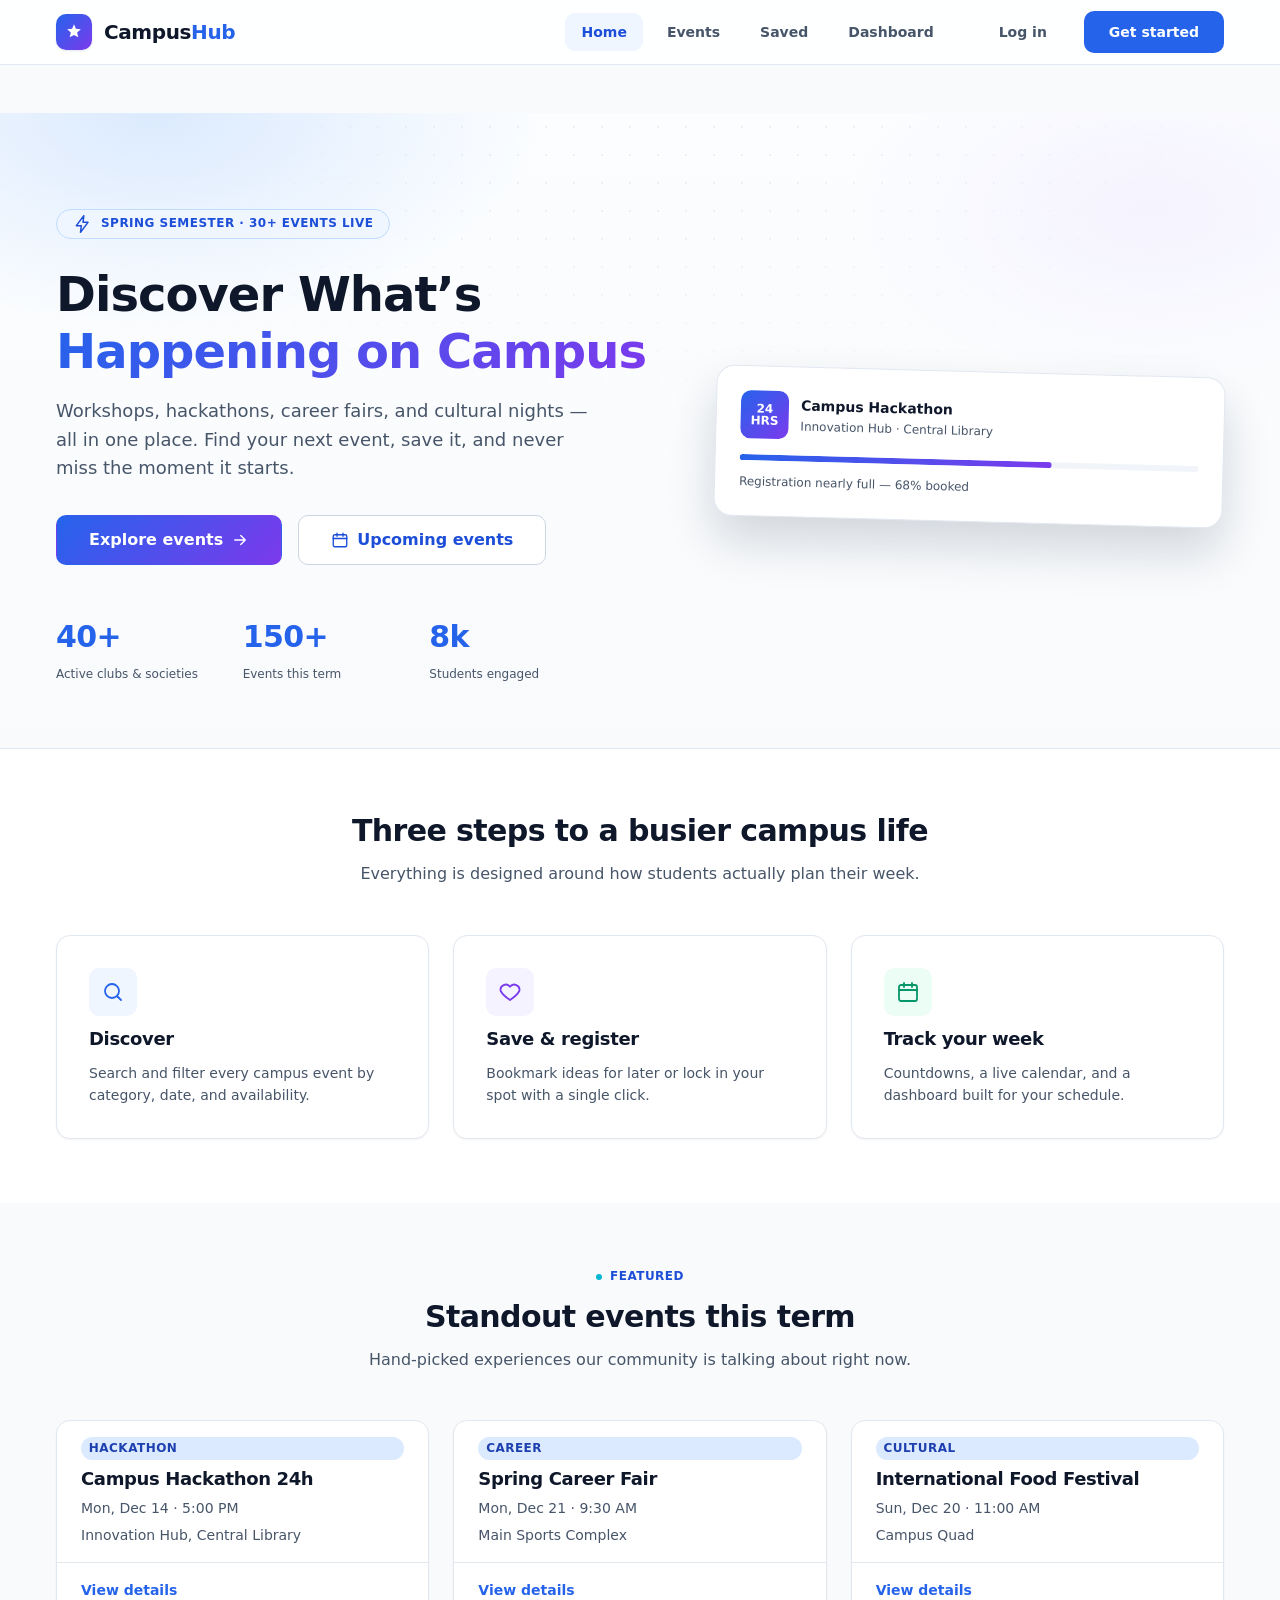
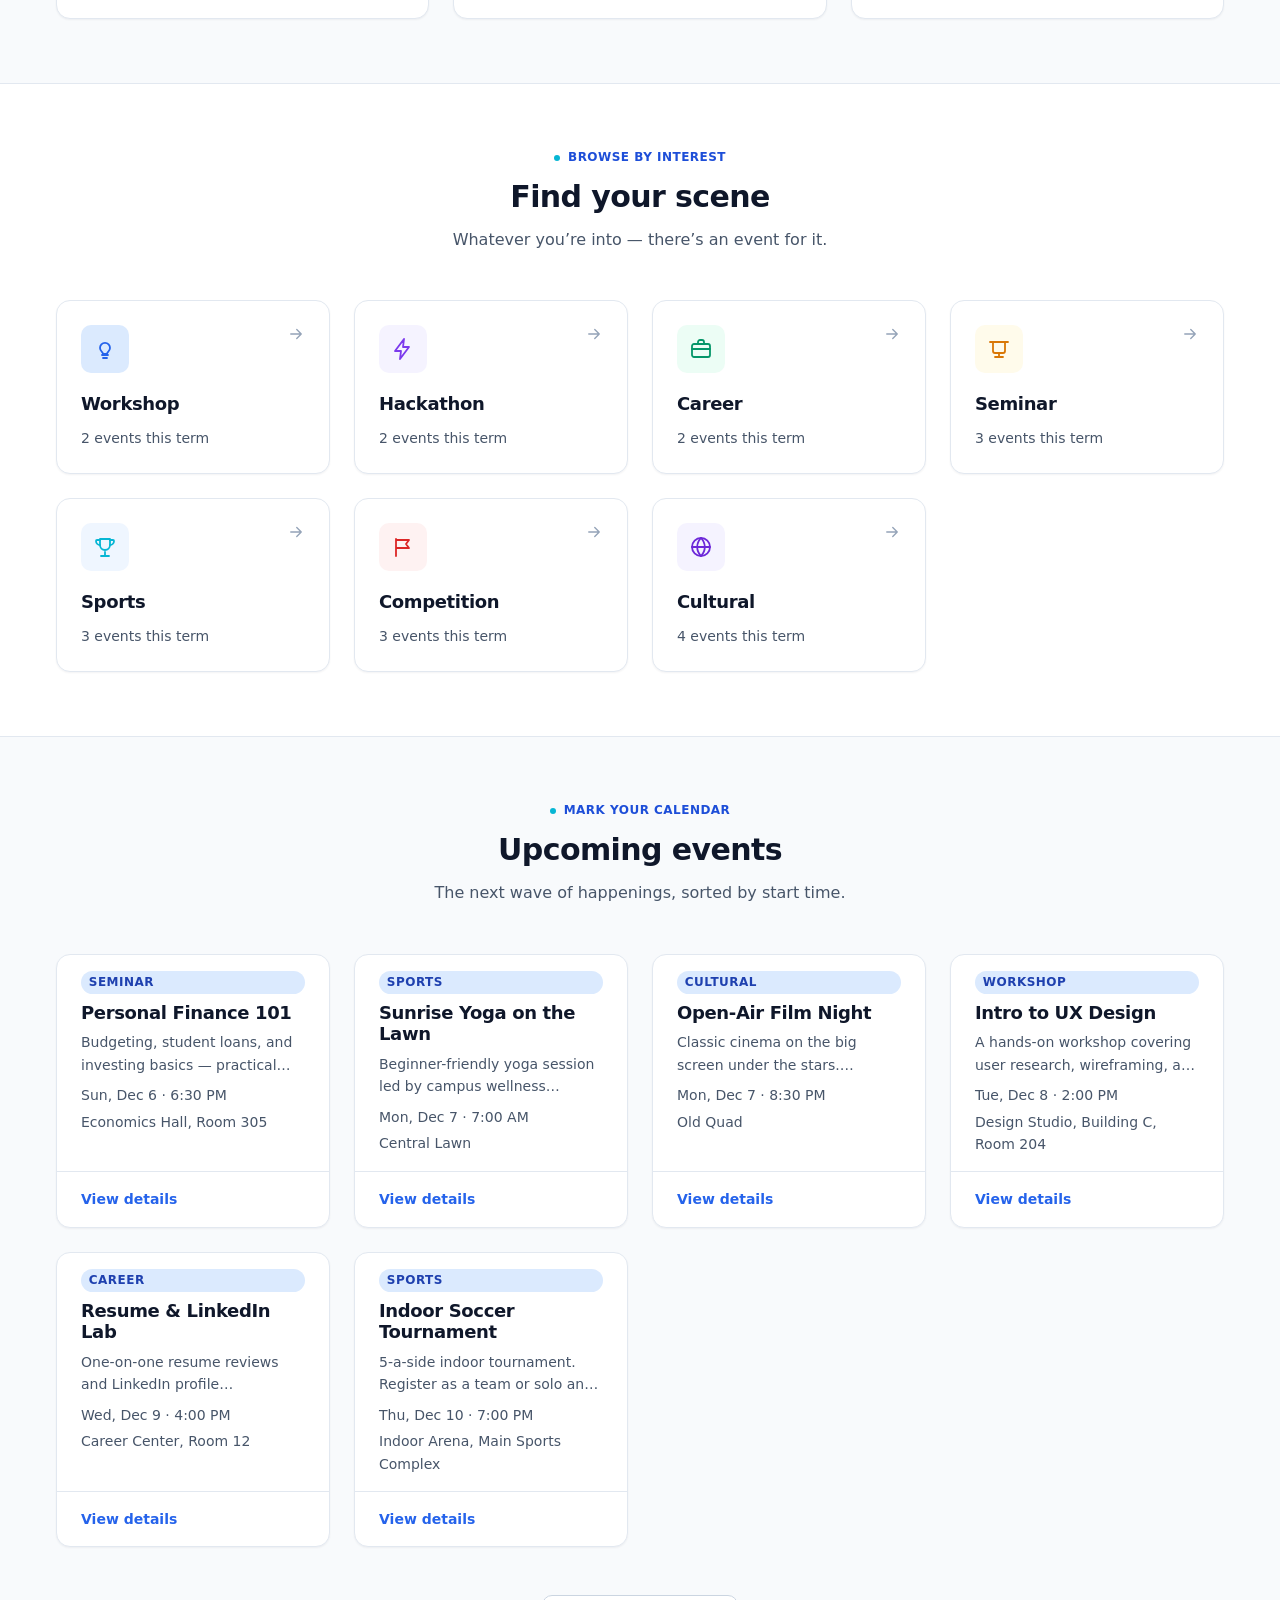
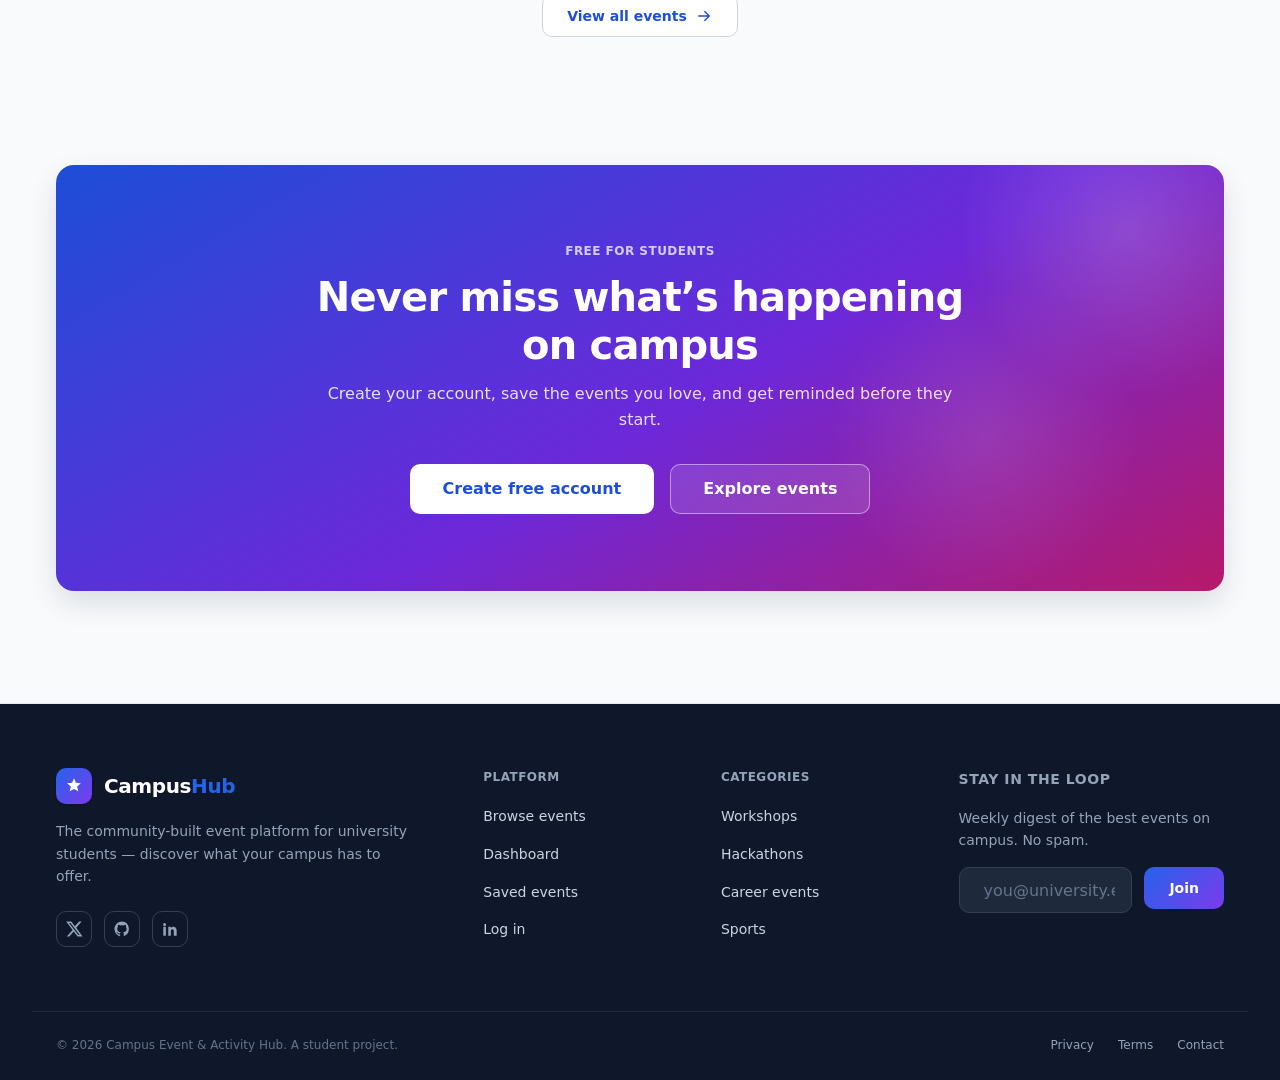
==== html/index.html @ 6b2dff8f "Initial campus event hub project" ====
<!DOCTYPE html>
<html lang="en">
<head>
  <meta charset="UTF-8">
  <meta name="viewport" content="width=device-width, initial-scale=1.0">
  <meta name="description" content="Campus Event & Activity Hub — discover, search, and register for university events.">
  <title>Campus Event &amp; Activity Hub</title>
  <link rel="icon" href="../images/favicon.svg" type="image/svg+xml">
  <link rel="stylesheet" href="../css/variables.css">
  <link rel="stylesheet" href="../css/base.css">
  <link rel="stylesheet" href="../css/components.css">
  <link rel="stylesheet" href="../css/layout-public.css">
</head>
<body>
  <a class="skip-link" href="#main-content">Skip to main content</a>

  <!-- ==================== Public navbar ==================== -->
  <header class="navbar" id="site-header">
    <div class="navbar-inner container">
      <button
        class="icon-btn nav-toggle"
        type="button"
        id="nav-toggle"
        aria-controls="nav-menu"
        aria-expanded="false"
        aria-label="Toggle navigation menu"
      >
        <svg class="icon icon-open" viewBox="0 0 24 24" aria-hidden="true"><path d="M4 6h16M4 12h16M4 18h16"/></svg>
        <svg class="icon icon-close" viewBox="0 0 24 24" aria-hidden="true"><path d="M6 6l12 12M18 6L6 18"/></svg>
      </button>

      <a class="brand" href="#/home" data-route data-page="home">
        <span class="brand-mark">
          <svg viewBox="0 0 24 24" width="20" height="20" aria-hidden="true"><path fill="currentColor" d="M12 2.6l2.3 5.4 5.9.6-4.4 4 1.3 5.7L12 15.5l-5.2 2.8 1.4-5.7-4.4-4 5.9-.6z"/></svg>
        </span>
        <span class="brand-name">Campus<em>Hub</em></span>
      </a>

      <nav class="nav-menu" id="nav-menu" aria-label="Primary">
        <ul class="nav-links">
          <li><a href="#/home" data-route data-page="home">Home</a></li>
          <li><a href="#/events" data-route data-page="events">Events</a></li>
          <li><a href="app.html#/saved">Saved</a></li>
          <li><a href="app.html#/dashboard">Dashboard</a></li>
        </ul>
        <div class="nav-actions" id="nav-actions">
          <a class="btn btn-ghost" href="login.html">Log in</a>
          <a class="btn btn-primary" href="register.html">Get started</a>
        </div>
      </nav>
    </div>
  </header>

  <main id="main-content" class="app-main">

    <!-- ==================== Home view ==================== -->
    <section id="view-home" class="view" data-view="home">
      <div class="hero">
        <div class="hero-bg" aria-hidden="true"></div>
        <div class="container hero-inner">
          <div>
            <p class="hero-eyebrow">
              <svg class="icon" viewBox="0 0 24 24" aria-hidden="true"><path d="M13 2L4 14h6l-1 8 9-12h-6z"/></svg>
              Spring semester · 30+ events live
            </p>
            <h1 class="hero-title">Discover What&rsquo;s <span class="gradient-text">Happening on Campus</span></h1>
            <p class="hero-subtitle">
              Workshops, hackathons, career fairs, and cultural nights — all in one place.
              Find your next event, save it, and never miss the moment it starts.
            </p>
            <div class="hero-actions">
              <a class="btn btn-accent btn-lg" href="#/events">
                Explore events
                <svg class="icon" viewBox="0 0 24 24" aria-hidden="true"><path d="M5 12h14M13 6l6 6-6 6"/></svg>
              </a>
              <a class="btn btn-secondary btn-lg" href="#upcoming" data-scroll-to="upcoming">
                <svg class="icon" viewBox="0 0 24 24" aria-hidden="true"><rect x="3" y="5" width="18" height="16" rx="2"/><path d="M8 3v4M16 3v4M3 10h18"/></svg>
                Upcoming events
              </a>
            </div>
            <dl class="hero-stats">
              <div class="hero-stat"><dt>40+</dt><dd>Active clubs &amp; societies</dd></div>
              <div class="hero-stat"><dt>150+</dt><dd>Events this term</dd></div>
              <div class="hero-stat"><dt>8k</dt><dd>Students engaged</dd></div>
            </dl>
          </div>

          <div class="hero-visual" aria-hidden="true">
            <div class="hero-card-preview">
              <div class="preview-head">
                <span class="preview-day">24<br>HRS</span>
                <div>
                  <p class="preview-title">Campus Hackathon</p>
                  <p class="preview-meta">Innovation Hub · Central Library</p>
                </div>
              </div>
              <div class="preview-progress" role="presentation"></div>
              <p class="preview-meta" style="margin-top:0.75rem;">Registration nearly full — 68% booked</p>
            </div>
          </div>
        </div>
      </div>

      <div class="features">
        <div class="container">
          <header class="features-header">
            <h2>Three steps to a busier campus life</h2>
            <p>Everything is designed around how students actually plan their week.</p>
          </header>
          <div class="features-grid">
            <article class="card card-hover feature-card" data-reveal>
              <div class="card-body">
                <span class="feature-icon">
                  <svg class="icon" viewBox="0 0 24 24" aria-hidden="true"><circle cx="11" cy="11" r="7"/><path d="M20 20l-3.5-3.5"/></svg>
                </span>
                <h3>Discover</h3>
                <p>Search and filter every campus event by category, date, and availability.</p>
              </div>
            </article>
            <article class="card card-hover feature-card" data-reveal style="--reveal-delay:80ms;">
              <div class="card-body">
                <span class="feature-icon" style="background:var(--violet-50);color:var(--violet-600);">
                  <svg class="icon" viewBox="0 0 24 24" aria-hidden="true"><path d="M12 20s-7-4.6-9.3-9A5.2 5.2 0 0112 6.8 5.2 5.2 0 0121.3 11C19 15.4 12 20 12 20z"/></svg>
                </span>
                <h3>Save &amp; register</h3>
                <p>Bookmark ideas for later or lock in your spot with a single click.</p>
              </div>
            </article>
            <article class="card card-hover feature-card" data-reveal style="--reveal-delay:160ms;">
              <div class="card-body">
                <span class="feature-icon" style="background:var(--success-50);color:var(--success-600);">
                  <svg class="icon" viewBox="0 0 24 24" aria-hidden="true"><rect x="3" y="5" width="18" height="16" rx="2"/><path d="M8 3v4M16 3v4M3 10h18"/></svg>
                </span>
                <h3>Track your week</h3>
                <p>Countdowns, a live calendar, and a dashboard built for your schedule.</p>
              </div>
            </article>
          </div>
        </div>
      </div>

      <!-- ==================== Featured events ==================== -->
      <section class="landing-section" id="featured" aria-labelledby="featured-title">
        <div class="container">
          <header class="section-header" data-reveal>
            <p class="section-eyebrow">Featured</p>
            <h2 id="featured-title" class="section-title">Standout events this term</h2>
            <p class="section-sub">Hand-picked experiences our community is talking about right now.</p>
          </header>
          <div id="featured-grid" class="events-grid events-grid--fit"><!-- Featured cards mount here --></div>
        </div>
      </section>

      <!-- ==================== Event categories ==================== -->
      <section class="landing-section landing-section-alt" id="categories" aria-labelledby="categories-title">
        <div class="container">
          <header class="section-header" data-reveal>
            <p class="section-eyebrow">Browse by interest</p>
            <h2 id="categories-title" class="section-title">Find your scene</h2>
            <p class="section-sub">Whatever you&rsquo;re into — there&rsquo;s an event for it.</p>
          </header>
          <div id="categories-grid" class="category-grid"><!-- Category cards mount here --></div>
        </div>
      </section>

      <!-- ==================== Upcoming events ==================== -->
      <section class="landing-section" id="upcoming" aria-labelledby="upcoming-title">
        <div class="container">
          <header class="section-header" data-reveal>
            <p class="section-eyebrow">Mark your calendar</p>
            <h2 id="upcoming-title" class="section-title">Upcoming events</h2>
            <p class="section-sub">The next wave of happenings, sorted by start time.</p>
          </header>
          <div id="upcoming-grid" class="events-grid events-grid--fit"><!-- Upcoming cards mount here --></div>
          <div class="section-actions" data-reveal>
            <a class="btn btn-secondary" href="#/events">
              View all events
              <svg class="icon" viewBox="0 0 24 24" aria-hidden="true"><path d="M5 12h14M13 6l6 6-6 6"/></svg>
            </a>
          </div>
        </div>
      </section>

      <!-- ==================== Call to action ==================== -->
      <section class="landing-section" aria-labelledby="cta-title">
        <div class="container">
          <div class="cta-band" data-reveal>
            <div class="cta-band-glow" aria-hidden="true"></div>
            <div class="cta-band-content">
              <p class="cta-eyebrow">Free for students</p>
              <h2 id="cta-title" class="cta-title">Never miss what&rsquo;s happening on campus</h2>
              <p class="cta-text">
                Create your account, save the events you love, and get reminded before they start.
              </p>
              <div class="cta-actions">
                <a class="btn btn-lg cta-btn-primary" href="register.html">Create free account</a>
                <a class="btn btn-lg cta-btn-secondary" href="#/events">Explore events</a>
              </div>
            </div>
          </div>
        </div>
      </section>
    </section>

    <!-- ==================== Events view (Stage 2 mount target) ==================== -->
    <section id="view-events" class="view" data-view="events" hidden>
      <div class="container">
        <header class="view-header">
          <h1>Browse events</h1>
          <p id="events-result-count" class="result-count">Loading events…</p>
          <form id="search-form" class="search-bar" role="search" aria-label="Search events">
            <label class="visually-hidden" for="search-input">Search events</label>
            <div class="search-wrap">
              <svg class="icon" viewBox="0 0 24 24" aria-hidden="true"><circle cx="11" cy="11" r="7"/><path d="M20 20l-3.5-3.5"/></svg>
              <input id="search-input" class="input" type="search" placeholder="Search workshops, hackathons, seminars…" autocomplete="off">
            </div>
            <button type="submit" class="btn btn-primary">Search</button>
          </form>
          <div id="filter-bar" class="filter-bar" role="group" aria-label="Event filters">
            <label class="visually-hidden" for="category-filter">Filter by category</label>
            <select id="category-filter" class="select">
              <option value="all">All categories</option>
            </select>
            <label class="visually-hidden" for="date-filter">Filter by date</label>
            <select id="date-filter" class="select">
              <option value="all">All dates</option>
              <option value="upcoming">Upcoming</option>
              <option value="today">Today</option>
              <option value="this-week">This week</option>
              <option value="past">Past</option>
            </select>
            <label class="visually-hidden" for="sort-select">Sort events</label>
            <select id="sort-select" class="select">
              <option value="nearest">Sort: Nearest date</option>
              <option value="latest">Sort: Latest date</option>
              <option value="az">Sort: A–Z</option>
            </select>
          </div>
        </header>

        <div id="events-grid" class="events-grid"><!-- Event cards mount here --></div>
        <div id="events-empty" class="empty-state" hidden>
          <svg class="icon" viewBox="0 0 24 24" aria-hidden="true"><circle cx="11" cy="11" r="7"/><path d="M20 20l-3.5-3.5"/></svg>
          <p id="events-empty-text">No events found. Try adjusting your search or filters.</p>
        </div>
      </div>
    </section>

    <!-- ==================== Event detail view (Stage 2) ==================== -->
    <section id="view-event-detail" class="view" data-view="event-detail" hidden>
      <div class="container">
        <div id="event-detail" class="grid"><!-- Event detail mounts here in Stage 2 --></div>
      </div>
    </section>
  </main>

  <!-- ==================== Footer ==================== -->
  <footer class="footer">
    <div class="container footer-main">
      <div class="footer-brand">
        <a class="brand" href="#/home">
          <span class="brand-mark">
            <svg viewBox="0 0 24 24" width="20" height="20" aria-hidden="true"><path fill="currentColor" d="M12 2.6l2.3 5.4 5.9.6-4.4 4 1.3 5.7L12 15.5l-5.2 2.8 1.4-5.7-4.4-4 5.9-.6z"/></svg>
          </span>
          <span class="brand-name">Campus<em>Hub</em></span>
        </a>
        <p>The community-built event platform for university students — discover what your campus has to offer.</p>
        <div class="footer-social">
          <a href="#" aria-label="Twitter" rel="noopener">
            <svg width="18" height="18" viewBox="0 0 24 24" fill="currentColor" aria-hidden="true"><path d="M18.9 2h3.3l-7.2 8.3L23.4 22h-6.6l-5.2-6.8L5.7 22H2.4l7.7-8.8L1.6 2h6.8l4.7 6.2zm-1.2 18h1.8L7.3 3.9H5.4z"/></svg>
          </a>
          <a href="#" aria-label="GitHub" rel="noopener">
            <svg width="18" height="18" viewBox="0 0 24 24" fill="currentColor" aria-hidden="true"><path d="M12 2a10 10 0 00-3.2 19.5c.5.1.7-.2.7-.5v-1.8c-2.8.6-3.4-1.2-3.4-1.2-.5-1.1-1.1-1.5-1.1-1.5-.9-.6.1-.6.1-.6 1 .1 1.5 1 1.5 1 .9 1.5 2.4 1.1 3 .8.1-.7.4-1.1.6-1.4-2.2-.2-4.6-1.1-4.6-4.8a3.8 3.8 0 011-2.6 3.5 3.5 0 01.1-2.6s.8-.3 2.7 1a9.4 9.4 0 015 0c1.9-1.3 2.7-1 2.7-1a3.5 3.5 0 01.1 2.6 3.8 3.8 0 011 2.6c0 3.7-2.4 4.6-4.6 4.8.4.3.7.9.7 1.8v2.6c0 .3.2.6.7.5A10 10 0 0012 2z"/></svg>
          </a>
          <a href="#" aria-label="LinkedIn" rel="noopener">
            <svg width="18" height="18" viewBox="0 0 24 24" fill="currentColor" aria-hidden="true"><path d="M6.5 8.9H3.1V21h3.4zm-1.7-5a2 2 0 100 4 2 2 0 000-4zM20.9 14.2c0-3.5-1.9-5.2-4.4-5.2a3.8 3.8 0 00-3.4 1.9V8.9H9.7V21h3.4v-6.1c0-1.6.8-2.6 2.1-2.6s1.9 1 1.9 2.6V21h3.8z"/></svg>
          </a>
        </div>
      </div>

      <div>
        <p class="footer-heading">Platform</p>
        <ul class="footer-links">
          <li><a href="#/events">Browse events</a></li>
          <li><a href="app.html#/dashboard">Dashboard</a></li>
          <li><a href="app.html#/saved">Saved events</a></li>
          <li><a href="login.html">Log in</a></li>
        </ul>
      </div>

      <div>
        <p class="footer-heading">Categories</p>
        <ul class="footer-links">
          <li><a href="#/events">Workshops</a></li>
          <li><a href="#/events">Hackathons</a></li>
          <li><a href="#/events">Career events</a></li>
          <li><a href="#/events">Sports</a></li>
        </ul>
      </div>

      <div class="footer-newsletter">
        <p class="footer-heading">Stay in the loop</p>
        <p>Weekly digest of the best events on campus. No spam.</p>
        <form id="newsletter-form" class="search-bar" role="form" aria-label="Newsletter signup">
          <label class="visually-hidden" for="newsletter-email">Email address</label>
          <input id="newsletter-email" class="input" type="email" placeholder="you@university.edu" autocomplete="email">
          <button class="btn btn-accent" type="submit">Join</button>
        </form>
        <p id="newsletter-note" class="newsletter-note" hidden>Thanks — you&rsquo;re on the list. (demo)</p>
      </div>
    </div>

    <div class="footer-bottom container">
      <p>© 2026 Campus Event &amp; Activity Hub. A student project.</p>
      <nav aria-label="Legal">
        <a href="#">Privacy</a>
        <a href="#">Terms</a>
        <a href="#">Contact</a>
      </nav>
    </div>
  </footer>

  <template id="event-card-template">
    <article class="card card-hover event-card">
      <div class="event-card-cover">
        <img class="event-card-image" src="" alt="" loading="lazy">
        <span class="badge badge-brand event-card-badge"></span>
      </div>
      <div class="event-card-body">
        <h3 class="event-card-title"><a class="event-card-title-link" href="">Title</a></h3>
        <p class="event-card-meta">
          <span class="event-card-datetime">
            <svg class="icon" viewBox="0 0 24 24" aria-hidden="true"><rect x="3" y="5" width="18" height="16" rx="2"/><path d="M8 3v4M16 3v4M3 10h18"/></svg>
            <time class="event-card-date"></time>
          </span>
          <span class="event-card-location">
            <svg class="icon" viewBox="0 0 24 24" aria-hidden="true"><path d="M12 21s-7-5.1-7-11a7 7 0 0114 0c0 5.9-7 11-7 11z"/><circle cx="12" cy="10" r="2.5"/></svg>
            <span class="event-card-location-text"></span>
          </span>
        </p>
      </div>
      <div class="event-card-actions">
        <a class="event-card-link" href="">View details</a>
        <button class="btn btn-sm btn-secondary event-card-save" type="button" aria-pressed="false">Save</button>
      </div>
    </article>
  </template>

  <script type="module" src="../js/app.js"></script>
  <noscript>
    <p class="text-center" style="padding:1rem;">JavaScript is required to use the Campus Event &amp; Activity Hub.</p>
  </noscript>
</body>
</html>
---- css/variables.css ----
﻿/* ============================================================
   variables.css â€” design tokens (global design system)
   ============================================================ */

:root {
  /* ---------- Typography ---------- */
  --font-sans: "Segoe UI", system-ui, -apple-system, "Helvetica Neue", Arial, sans-serif;
  --font-mono: "Cascadia Code", "Consolas", "SF Mono", monospace;

  --text-xs: 0.75rem;
  --text-sm: 0.875rem;
  --text-base: 1rem;
  --text-md: 1.125rem;
  --text-lg: 1.25rem;
  --text-xl: 1.5rem;
  --text-2xl: 1.875rem;
  --text-3xl: 2.25rem;
  --text-4xl: 3rem;

  --weight-regular: 400;
  --weight-medium: 500;
  --weight-semibold: 600;
  --weight-bold: 700;
  --weight-extrabold: 800;

  --leading-tight: 1.2;
  --leading-snug: 1.4;
  --leading-normal: 1.6;
  --leading-relaxed: 1.75;

  --tracking-tight: -0.02em;
  --tracking-wide: 0.04em;

  /* ---------- Color Â· neutral (slate scale) ---------- */
  --gray-50: #f8fafc;
  --gray-100: #f1f5f9;
  --gray-200: #e2e8f0;
  --gray-300: #cbd5e1;
  --gray-400: #94a3b8;
  --gray-500: #64748b;
  --gray-600: #475569;
  --gray-700: #334155;
  --gray-800: #1e293b;
  --gray-900: #0f172a;

  --color-bg: var(--gray-50);
  --color-surface: #ffffff;
  --color-surface-muted: var(--gray-100);
  --color-border: var(--gray-200);
  --color-border-strong: var(--gray-300);

  --color-text: var(--gray-900);
  --color-text-muted: var(--gray-600);
  --color-text-subtle: var(--gray-400);
  --color-inverse: #ffffff;

  /* ---------- Color Â· brand (blue) ---------- */
  --brand-50: #eff6ff;
  --brand-100: #dbeafe;
  --brand-200: #bfdbfe;
  --brand-300: #93c5fd;
  --brand-400: #60a5fa;
  --brand-500: #3b82f6;
  --brand-600: #2563eb;
  --brand-700: #1d4ed8;
  --brand-800: #1e40af;
  --brand-900: #1e3a8a;

  --color-primary: var(--brand-600);
  --color-primary-hover: var(--brand-700);
  --color-primary-subtle: var(--brand-50);
  --color-primary-text: var(--brand-700);

  /* ---------- Color Â· secondary (violet) ---------- */
  --violet-500: #8b5cf6;
  --violet-600: #7c3aed;
  --violet-700: #6d28d9;
  --violet-50: #f5f3ff;

  --color-secondary: var(--violet-600);
  --color-secondary-subtle: var(--violet-50);

  /* ---------- Color Â· accent (cyan) ---------- */
  --cyan-500: #06b6d4;
  --color-accent: var(--cyan-500);

  /* ---------- Color Â· semantic ---------- */
  --success-50: #ecfdf5;
  --success-600: #059669;
  --success-700: #047857;
  --color-success: var(--success-600);

  --warning-50: #fffbeb;
  --warning-600: #d97706;
  --color-warning: var(--warning-600);

  --danger-50: #fef2f2;
  --danger-600: #dc2626;
  --danger-700: #b91c1c;
  --danger-600-subtle: #fee2e2;
  --color-danger: var(--danger-600);
  --color-danger-hover: var(--danger-700);

  /* ---------- Gradients ---------- */
  --gradient-brand: linear-gradient(135deg, #2563eb 0%, #7c3aed 100%);
  --gradient-brand-soft: linear-gradient(135deg, #eff6ff 0%, #f5f3ff 100%);
  --gradient-visual: linear-gradient(150deg, #1d4ed8 0%, #6d28d9 55%, #be185d 105%);

  /* ---------- Spacing (4 px base scale) ---------- */
  --spacing-2xs: 0.25rem;   /*  4 */
  --spacing-xs: 0.5rem;     /*  8 */
  --spacing-sm: 0.75rem;    /* 12 */
  --spacing-md: 1rem;       /* 16 */
  --spacing-lg: 1.5rem;     /* 24 */
  --spacing-xl: 2rem;       /* 32 */
  --spacing-2xl: 3rem;      /* 48 */
  --spacing-3xl: 4rem;      /* 64 */
  --spacing-4xl: 6rem;      /* 96 */

  --container-max: 76rem;        /* 1216 */
  --container-narrow: 58rem;
  --container-fluid: 100%;

  /* ---------- Radii ---------- */
  --radius-xs: 0.25rem;
  --radius-sm: 0.375rem;
  --radius-md: 0.625rem;
  --radius-lg: 0.875rem;
  --radius-xl: 1.125rem;
  --radius-pill: 999px;
  --radius-full: 50%;

  /* ---------- Borders ---------- */
  --border-width: 1px;
  --border-solid: var(--border-width) solid var(--color-border);

  /* ---------- Shadows ---------- */
  --shadow-xs: 0 1px 2px rgba(15, 23, 42, 0.05);
  --shadow-sm: 0 1px 3px rgba(15, 23, 42, 0.07), 0 1px 2px rgba(15, 23, 42, 0.04);
  --shadow-md: 0 4px 12px rgba(15, 23, 42, 0.08);
  --shadow-lg: 0 12px 28px rgba(15, 23, 42, 0.12);
  --shadow-xl: 0 24px 48px rgba(15, 23, 42, 0.16);
  --shadow-focus: 0 0 0 3px rgba(37, 99, 235, 0.25);
  --shadow-focus-danger: 0 0 0 3px rgba(220, 38, 38, 0.22);

  /* ---------- Breakpoints (min-width media queries) ---------- */
  --bp-sm: 40rem;   /*  640 */
  --bp-md: 48rem;   /*  768 */
  --bp-lg: 64rem;   /* 1024 */
  --bp-xl: 75rem;   /* 1200 */

  /* ---------- Motion ---------- */
  --transition-fast: 150ms cubic-bezier(0.3, 0, 0.2, 1);
  --transition-base: 250ms cubic-bezier(0.3, 0, 0.2, 1);
  --transition-slow: 400ms cubic-bezier(0.3, 0, 0.2, 1);

  /* ---------- Z-index ---------- */
  --z-base: 0;
  --z-sticky: 100;
  --z-overlay: 200;
  --z-drawer: 300;
  --z-modal: 400;

  /* ---------- Component sizing ---------- */
  --header-height: 4rem;
  --sidebar-width: 15.5rem;
  --sidebar-width-collapsed: 4.5rem;
  --input-height: 2.75rem;
  --auth-card-width: 30rem;
}
---- css/base.css ----
﻿/* ============================================================
   base.css â€” reset, element defaults, typography, utilities
   ============================================================ */

/* ---------- Modern reset ---------- */
*,
*::before,
*::after {
  box-sizing: border-box;
  margin: 0;
  padding: 0;
}

html {
  font-size: 100%;
  -webkit-text-size-adjust: 100%;
  scroll-behavior: smooth;
}

@media (prefers-reduced-motion: reduce) {
  html {
    scroll-behavior: auto;
  }
  *,
  *::before,
  *::after {
    animation-duration: 0.01ms !important;
    animation-iteration-count: 1 !important;
    transition-duration: 0.01ms !important;
  }
}

body {
  font-family: var(--font-sans);
  font-size: var(--text-base);
  line-height: var(--leading-normal);
  color: var(--color-text);
  background-color: var(--color-bg);
  min-height: 100vh;
  -webkit-font-smoothing: antialiased;
  text-rendering: optimizeLegibility;
}

/* ---------- Typography defaults ---------- */
h1, h2, h3, h4, h5, h6 {
  font-weight: var(--weight-bold);
  line-height: var(--leading-tight);
  letter-spacing: var(--tracking-tight);
  color: var(--color-text);
}

h1 { font-size: var(--text-3xl); }
h2 { font-size: var(--text-2xl); }
h3 { font-size: var(--text-lg); }
h4 { font-size: var(--text-md); }

p { line-height: var(--leading-normal); }

a {
  color: var(--color-primary);
  text-decoration: none;
}

a:hover {
  text-decoration: underline;
}

ul, ol {
  list-style: none;
}

img, svg, video {
  max-width: 100%;
  display: block;
}

img {
  height: auto;
}

figure {
  margin: 0;
}

hr {
  border: none;
  border-top: var(--border-solid);
  margin: var(--spacing-lg) 0;
}

small {
  font-size: var(--text-sm);
}

strong {
  font-weight: var(--weight-semibold);
}

/* ---------- Form element defaults ---------- */
input, select, textarea, button {
  font: inherit;
  color: inherit;
}

button {
  cursor: pointer;
  background: none;
  border: none;
}

:where(input, select, textarea)::placeholder {
  color: var(--color-text-subtle);
}

/* ---------- Focus visibility (keyboard only) ---------- */
:focus {
  outline: none;
}

:focus-visible {
  outline: none;
  box-shadow: var(--shadow-focus);
  border-radius: var(--radius-xs);
}

/* ---------- Selection ---------- */
::selection {
  background: var(--brand-200);
  color: var(--brand-900);
}

/* ---------- Scrollbar (WebKit) ---------- */
::-webkit-scrollbar {
  width: 0.6rem;
  height: 0.6rem;
}

::-webkit-scrollbar-thumb {
  background: var(--gray-300);
  border-radius: var(--radius-pill);
}

::-webkit-scrollbar-thumb:hover {
  background: var(--gray-400);
}

/* ============================================================
   Utilities
   ============================================================ */

.visually-hidden {
  position: absolute !important;
  width: 1px;
  height: 1px;
  margin: -1px;
  padding: 0;
  overflow: hidden;
  clip: rect(0 0 0 0);
  white-space: nowrap;
  border: 0;
}

.skip-link {
  position: absolute;
  left: var(--spacing-md);
  top: -100%;
  z-index: var(--z-modal);
  background: var(--color-surface);
  padding: var(--spacing-sm) var(--spacing-md);
  border-radius: var(--radius-md);
  box-shadow: var(--shadow-lg);
  font-weight: var(--weight-semibold);
}

.skip-link:focus {
  top: var(--spacing-md);
}

.container {
  width: 100%;
  max-width: var(--container-max);
  margin-inline: auto;
  padding-inline: var(--spacing-md);
}

@media (min-width: 48rem) {
  .container {
    padding-inline: var(--spacing-lg);
  }
}

.container-narrow {
  max-width: var(--container-narrow);
}

.text-muted { color: var(--color-text-muted); }
.text-subtle { color: var(--color-text-subtle); }
.text-sm { font-size: var(--text-sm); }
.text-xs { font-size: var(--text-xs); }
.text-bold { font-weight: var(--weight-bold); }
.text-center { text-align: center; }

.icon {
  width: 1.25rem;
  height: 1.25rem;
  flex-shrink: 0;
  stroke: currentColor;
  fill: none;
  stroke-width: 1.8;
  stroke-linecap: round;
  stroke-linejoin: round;
}

[hidden] {
  display: none !important;
}
---- css/components.css ----
/* ============================================================
   components.css â€” reusable UI components
   ============================================================ */

/* ------------------------------------------------------------
   Buttons
   ------------------------------------------------------------ */
.btn {
  display: inline-flex;
  align-items: center;
  justify-content: center;
  gap: var(--spacing-xs);
  height: 2.625rem;
  padding-inline: var(--spacing-lg);
  border-radius: var(--radius-md);
  border: var(--border-width) solid transparent;
  font-size: var(--text-sm);
  font-weight: var(--weight-semibold);
  white-space: nowrap;
  transition: background-color var(--transition-fast),
              color var(--transition-fast),
              border-color var(--transition-fast),
              box-shadow var(--transition-fast),
              transform var(--transition-fast);
}

.btn:hover {
  text-decoration: none;
}

.btn:active {
  transform: translateY(1px);
}

.btn:disabled,
.btn[aria-disabled="true"] {
  opacity: 0.55;
  cursor: not-allowed;
  transform: none;
}

.btn .icon {
  width: 1.125rem;
  height: 1.125rem;
}

/* Variants */
.btn-primary {
  background: var(--color-primary);
  color: var(--color-inverse);
}

.btn-primary:hover {
  background: var(--color-primary-hover);
  box-shadow: var(--shadow-md);
}

.btn-secondary {
  background: var(--color-surface);
  color: var(--color-primary-text);
  border-color: var(--color-border-strong);
}

.btn-secondary:hover {
  background: var(--color-primary-subtle);
  border-color: var(--color-primary);
}

.btn-ghost {
  background: transparent;
  color: var(--color-text-muted);
}

.btn-ghost:hover {
  background: var(--color-surface-muted);
  color: var(--color-text);
}

.btn-danger {
  background: var(--color-danger);
  color: var(--color-inverse);
}

.btn-danger:hover {
  background: var(--color-danger-hover);
}

.btn-accent {
  background: var(--gradient-brand);
  color: var(--color-inverse);
}

.btn-accent:hover {
  box-shadow: var(--shadow-lg);
}

/* Sizes */
.btn-sm {
  height: 2.125rem;
  padding-inline: var(--spacing-md);
  font-size: var(--text-xs);
  border-radius: var(--radius-sm);
}

.btn-lg {
  height: 3.125rem;
  padding-inline: var(--spacing-xl);
  font-size: var(--text-base);
}

.btn-block {
  width: 100%;
}

/* Icon-only button (toolbars, toggles) */
.icon-btn {
  display: inline-grid;
  place-items: center;
  width: 2.5rem;
  height: 2.5rem;
  border-radius: var(--radius-md);
  color: var(--color-text-muted);
  transition: background-color var(--transition-fast), color var(--transition-fast);
}

.icon-btn:hover {
  background: var(--color-surface-muted);
  color: var(--color-text);
}

/* Social OAuth buttons */
.btn-social {
  height: 2.75rem;
  background: var(--color-surface);
  border-color: var(--color-border-strong);
  color: var(--color-text);
  font-weight: var(--weight-medium);
  gap: var(--spacing-sm);
}

.btn-social:hover {
  background: var(--color-surface-muted);
  border-color: var(--gray-400);
}

.btn-social .icon {
  width: 1.125rem;
  height: 1.125rem;
}

/* ------------------------------------------------------------
   Badges & chips
   ------------------------------------------------------------ */
.badge {
  display: inline-flex;
  align-items: center;
  gap: var(--spacing-2xs);
  padding: 0.15em 0.65em;
  border-radius: var(--radius-pill);
  font-size: var(--text-xs);
  font-weight: var(--weight-semibold);
  letter-spacing: var(--tracking-wide);
  text-transform: uppercase;
  background: var(--color-surface-muted);
  color: var(--color-text-muted);
  line-height: 1.6;
}

.badge-brand { background: var(--brand-100); color: var(--brand-800); }
.badge-success { background: var(--success-50); color: var(--success-700); }
.badge-warning { background: var(--warning-50); color: var(--warning-600); }
.badge-danger { background: var(--danger-50); color: var(--danger-700); }
.badge-violet { background: var(--violet-50); color: var(--violet-700); }

.chip {
  display: inline-flex;
  align-items: center;
  gap: var(--spacing-2xs);
  padding: var(--spacing-2xs) var(--spacing-sm);
  border-radius: var(--radius-pill);
  border: var(--border-width) solid var(--color-border);
  background: var(--color-surface);
  color: var(--color-text-muted);
  font-size: var(--text-sm);
  transition: border-color var(--transition-fast), background-color var(--transition-fast);
}

.chip:hover {
  border-color: var(--color-primary);
  color: var(--color-primary-text);
  text-decoration: none;
}

/* ------------------------------------------------------------
   Cards
   ------------------------------------------------------------ */
.card {
  background: var(--color-surface);
  border: var(--border-solid);
  border-radius: var(--radius-lg);
  box-shadow: var(--shadow-xs);
}

.card-hover {
  transition: box-shadow var(--transition-base), transform var(--transition-base), border-color var(--transition-base);
}

.card-hover:hover {
  box-shadow: var(--shadow-md);
  transform: translateY(-2px);
  border-color: var(--color-border-strong);
}

.card-pad {
  padding: var(--spacing-lg);
}

.card-header {
  display: flex;
  align-items: center;
  justify-content: space-between;
  gap: var(--spacing-md);
  padding: var(--spacing-md) var(--spacing-lg);
  border-bottom: var(--border-solid);
}

.card-title {
  font-size: var(--text-md);
  font-weight: var(--weight-semibold);
}

.card-body {
  padding: var(--spacing-lg);
}

.card-footer {
  padding: var(--spacing-md) var(--spacing-lg);
  border-top: var(--border-solid);
}

.card-grid {
  display: grid;
  gap: var(--spacing-lg);
  grid-template-columns: repeat(auto-fill, minmax(17rem, 1fr));
}

/* Panel (generic framed block) */
.panel {
  background: var(--color-surface);
  border: var(--border-solid);
  border-radius: var(--radius-lg);
  box-shadow: var(--shadow-xs);
  padding: var(--spacing-lg);
}

.panel-pad-lg { padding: var(--spacing-2xl); }

/* ------------------------------------------------------------
   Stat cards (dashboard)
   ------------------------------------------------------------ */
.stat-card {
  display: flex;
  align-items: flex-start;
  justify-content: space-between;
  gap: var(--spacing-md);
  padding: var(--spacing-lg);
}

.stat-card-icon {
  display: grid;
  place-items: center;
  width: 2.75rem;
  height: 2.75rem;
  border-radius: var(--radius-md);
  color: var(--color-primary);
  background: var(--color-primary-subtle);
  order: 2;
}

.stat-card-icon.violet { color: var(--violet-600); background: var(--violet-50); }
.stat-card-icon.success { color: var(--success-600); background: var(--success-50); }
.stat-card-icon.warning { color: var(--warning-600); background: var(--warning-50); }

.stat-card-value {
  font-size: var(--text-2xl);
  font-weight: var(--weight-extrabold);
  line-height: 1.1;
  letter-spacing: var(--tracking-tight);
}

.stat-card-label {
  font-size: var(--text-sm);
  color: var(--color-text-muted);
  margin-top: var(--spacing-2xs);
}

.stat-card-trend {
  display: inline-flex;
  align-items: center;
  gap: var(--spacing-2xs);
  font-size: var(--text-xs);
  font-weight: var(--weight-semibold);
  color: var(--color-text-subtle);
  margin-top: var(--spacing-xs);
}

/* ------------------------------------------------------------
   Avatars
   ------------------------------------------------------------ */
.avatar {
  display: inline-grid;
  place-items: center;
  width: 2.5rem;
  height: 2.5rem;
  border-radius: var(--radius-full);
  overflow: hidden;
  background: var(--gradient-brand);
  color: var(--color-inverse);
  font-weight: var(--weight-bold);
  font-size: var(--text-sm);
  flex-shrink: 0;
}

.avatar img {
  width: 100%;
  height: 100%;
  object-fit: cover;
}

.avatar-sm { width: 2rem; height: 2rem; font-size: var(--text-xs); }
.avatar-lg { width: 4.5rem; height: 4.5rem; font-size: var(--text-xl); }

/* ------------------------------------------------------------
   Forms
   ------------------------------------------------------------ */
.form-field {
  display: flex;
  flex-direction: column;
  gap: var(--spacing-xs);
  margin-bottom: var(--spacing-md);
}

.form-row {
  display: grid;
  grid-template-columns: 1fr;
  gap: var(--spacing-md);
}

@media (min-width: 40rem) {
  .form-row.cols-2 {
    grid-template-columns: 1fr 1fr;
  }
}

.form-label {
  font-size: var(--text-sm);
  font-weight: var(--weight-semibold);
  color: var(--color-text);
}

.input,
.select,
.textarea {
  width: 100%;
  height: var(--input-height);
  padding: 0 var(--spacing-md);
  background: var(--color-surface);
  border: var(--border-width) solid var(--color-border-strong);
  border-radius: var(--radius-md);
  color: var(--color-text);
  transition: border-color var(--transition-fast), box-shadow var(--transition-fast);
}

.input::placeholder,
.textarea::placeholder {
  color: var(--color-text-subtle);
}

.input:hover,
.select:hover,
.textarea:hover {
  border-color: var(--gray-400);
}

.input:focus,
.select:focus,
.textarea:focus {
  outline: none;
  border-color: var(--color-primary);
  box-shadow: var(--shadow-focus);
}

.input[disabled],
.select[disabled],
.textarea[disabled] {
  background: var(--color-surface-muted);
  border-color: var(--color-border);
  color: var(--color-text-subtle);
  cursor: not-allowed;
}

.textarea {
  height: auto;
  min-height: 7rem;
  padding-block: var(--spacing-sm);
  resize: vertical;
}

.form-hint {
  font-size: var(--text-xs);
  color: var(--color-text-muted);
}

/* Inline validation messages */
.input.is-invalid,
.select.is-invalid,
.textarea.is-invalid {
  border-color: var(--color-danger);
}

.input.is-invalid:focus,
.select.is-invalid:focus,
.textarea.is-invalid:focus {
  box-shadow: var(--shadow-focus-danger);
}

.field-error {
  display: flex;
  align-items: flex-start;
  gap: var(--spacing-2xs);
  font-size: var(--text-xs);
  font-weight: var(--weight-medium);
  color: var(--color-danger);
}

.field-error .icon {
  width: 0.875rem;
  height: 0.875rem;
  margin-top: 0.125rem;
}

/* Form-level messages (success / error banners) */
.form-message {
  display: flex;
  align-items: flex-start;
  gap: var(--spacing-sm);
  padding: var(--spacing-sm) var(--spacing-md);
  border-radius: var(--radius-md);
  font-size: var(--text-sm);
  line-height: var(--leading-snug);
}

.form-message .icon {
  width: 1.125rem;
  height: 1.125rem;
  flex-shrink: 0;
  margin-top: 0.125rem;
}

.form-message--success {
  background: var(--success-50);
  color: var(--success-700);
  border: 1px solid rgba(5, 150, 105, 0.25);
}

.form-message--error {
  background: var(--danger-50);
  color: var(--danger-700);
  border: 1px solid rgba(220, 38, 38, 0.25);
}

.field-hint-row {
  display: flex;
  align-items: center;
  justify-content: space-between;
  gap: var(--spacing-md);
  margin-top: var(--spacing-sm);
}

.field-hint-row .form-link {
  font-size: var(--text-sm);
  font-weight: var(--weight-semibold);
}

.form-link {
  font-size: var(--text-sm);
  font-weight: var(--weight-semibold);
}

/* Checkbox / radio */
.form-check {
  display: inline-flex;
  align-items: flex-start;
  gap: var(--spacing-sm);
  cursor: pointer;
  font-size: var(--text-sm);
  color: var(--color-text-muted);
}

.form-check input[type="checkbox"],
.form-check input[type="radio"] {
  width: 1.125rem;
  height: 1.125rem;
  margin-top: 0.1em;
  accent-color: var(--color-primary);
  flex-shrink: 0;
}

/* Toggle switch */
.switch {
  position: relative;
  display: inline-flex;
  width: 2.75rem;
  height: 1.5rem;
  flex-shrink: 0;
}

.switch input {
  position: absolute;
  opacity: 0;
  width: 100%;
  height: 100%;
  margin: 0;
  cursor: pointer;
}

.switch-track {
  position: absolute;
  inset: 0;
  background: var(--gray-300);
  border-radius: var(--radius-pill);
  transition: background-color var(--transition-fast);
}

.switch-track::after {
  content: "";
  position: absolute;
  top: 0.125rem;
  left: 0.125rem;
  width: 1.25rem;
  height: 1.25rem;
  border-radius: var(--radius-full);
  background: #fff;
  box-shadow: var(--shadow-sm);
  transition: transform var(--transition-fast);
}

.switch input:checked + .switch-track {
  background: var(--color-primary);
}

.switch input:checked + .switch-track::after {
  transform: translateX(1.25rem);
}

.switch input:focus-visible + .switch-track {
  box-shadow: var(--shadow-focus);
}

.switch input:disabled + .switch-track {
  opacity: 0.5;
  cursor: not-allowed;
}

/* ------------------------------------------------------------
   Search & filters
   ------------------------------------------------------------ */
.search-bar {
  display: flex;
  gap: var(--spacing-sm);
  width: 100%;
}

.search-bar .input {
  flex: 1;
  height: 2.875rem;
  padding-left: var(--spacing-lg);
}

.search-wrap {
  position: relative;
  flex: 1;
}

.search-wrap .icon {
  position: absolute;
  left: var(--spacing-md);
  top: 50%;
  transform: translateY(-50%);
  color: var(--color-text-subtle);
  pointer-events: none;
}

.search-wrap .input {
  padding-left: 2.75rem;
}

.filter-bar {
  display: flex;
  flex-wrap: wrap;
  gap: var(--spacing-sm);
}

.filter-bar .select {
  width: auto;
}

/* ------------------------------------------------------------
   Empty state
   ------------------------------------------------------------ */
.empty-state {
  display: flex;
  flex-direction: column;
  align-items: center;
  gap: var(--spacing-sm);
  text-align: center;
  padding: var(--spacing-2xl) var(--spacing-lg);
  color: var(--color-text-muted);
  border: var(--border-width) dashed var(--color-border-strong);
  border-radius: var(--radius-lg);
  background: var(--color-surface);
}

.empty-state .icon {
  width: 2.5rem;
  height: 2.5rem;
  color: var(--color-text-subtle);
}

/* ------------------------------------------------------------
   Dividers
   ------------------------------------------------------------ */
.divider {
  display: flex;
  align-items: center;
  gap: var(--spacing-md);
  color: var(--color-text-subtle);
  font-size: var(--text-xs);
  text-transform: uppercase;
  letter-spacing: var(--tracking-wide);
  margin: var(--spacing-lg) 0;
}

.divider::before,
.divider::after {
  content: "";
  flex: 1;
  height: var(--border-width);
  background: var(--color-border);
}

/* ------------------------------------------------------------
   Event card (Stage 2 mount target)
   ------------------------------------------------------------ */
.events-grid {
  display: grid;
  gap: var(--spacing-lg);
  grid-template-columns: repeat(auto-fill, minmax(17rem, 1fr));
}

.events-grid--fit {
  grid-template-columns: repeat(auto-fit, minmax(17rem, 1fr));
}

.event-card {
  display: flex;
  flex-direction: column;
  overflow: hidden;
}

.event-card-cover {
  position: relative;
  aspect-ratio: 16 / 9;
  background: var(--color-surface-muted);
  overflow: hidden;
}

.event-card-image {
  width: 100%;
  height: 100%;
  object-fit: cover;
  transition: transform var(--transition-slow);
}

.event-card:hover .event-card-image {
  transform: scale(1.03);
}

.event-card-cover .event-card-badge {
  position: absolute;
  top: var(--spacing-sm);
  left: var(--spacing-sm);
  box-shadow: var(--shadow-sm);
}

.event-card-body {
  display: flex;
  flex-direction: column;
  gap: var(--spacing-xs);
  padding: var(--spacing-md) var(--spacing-lg);
}

.event-card-badge {
  margin-bottom: 0;
}

.event-card-title {
  font-size: var(--text-md);
}

.event-card-title a {
  color: var(--color-text);
  transition: color var(--transition-fast);
}

.event-card-title a:hover {
  color: var(--color-primary-text);
  text-decoration: none;
}

.event-card-desc {
  font-size: var(--text-sm);
  color: var(--color-text-muted);
  display: -webkit-box;
  -webkit-line-clamp: 2;
  -webkit-box-orient: vertical;
  overflow: hidden;
}

.event-card-meta {
  display: flex;
  flex-direction: column;
  gap: var(--spacing-2xs);
  font-size: var(--text-sm);
  color: var(--color-text-muted);
}

.event-card-datetime,
.event-card-location {
  display: inline-flex;
  align-items: center;
  gap: var(--spacing-xs);
}

.event-card-datetime .icon,
.event-card-location .icon {
  width: 1rem;
  height: 1rem;
  color: var(--color-text-subtle);
  flex-shrink: 0;
}

.event-card-actions {
  display: flex;
  align-items: center;
  justify-content: space-between;
  gap: var(--spacing-md);
  margin-top: auto;
  padding: var(--spacing-md) var(--spacing-lg);
  border-top: var(--border-solid);
}

.event-card-save[aria-pressed="true"] {
  color: var(--color-danger);
}

.event-card-link {
  font-size: var(--text-sm);
  font-weight: var(--weight-semibold);
}

.event-card-link:hover {
  text-decoration: underline;
}

/* ------------------------------------------------------------
   Stage 5: Status Badges
   ------------------------------------------------------------ */
.badge-upcoming {
  background: var(--brand-50, #eff6ff);
  color: var(--color-primary);
  border: 1px solid var(--brand-200, #bfdbfe);
}

.badge-live {
  display: inline-flex;
  align-items: center;
  gap: var(--spacing-2xs);
  background: #ecfdf5;
  color: #047857;
  border: 1px solid #a7f3d0;
  font-weight: var(--weight-bold);
}

.badge-live::before {
  content: "";
  display: inline-block;
  width: 0.5rem;
  height: 0.5rem;
  border-radius: 50%;
  background: #10b981;
  box-shadow: 0 0 0 0 rgba(16, 185, 129, 0.7);
  animation: pulseLiveDot 1.8s infinite;
}

@keyframes pulseLiveDot {
  0% {
    transform: scale(0.95);
    box-shadow: 0 0 0 0 rgba(16, 185, 129, 0.7);
  }
  70% {
    transform: scale(1);
    box-shadow: 0 0 0 6px rgba(16, 185, 129, 0);
  }
  100% {
    transform: scale(0.95);
    box-shadow: 0 0 0 0 rgba(16, 185, 129, 0);
  }
}

.badge-completed {
  background: var(--color-surface-muted);
  color: var(--color-text-muted);
  border: 1px solid var(--color-border);
}

/* ------------------------------------------------------------
   Stage 5: Event Detail Page Layout & Components
   ------------------------------------------------------------ */
.event-back-link {
  display: inline-flex;
  align-items: center;
  gap: var(--spacing-xs);
  font-size: var(--text-sm);
  font-weight: var(--weight-medium);
  color: var(--color-text-muted);
  margin-bottom: var(--spacing-lg);
  transition: color var(--transition-fast), transform var(--transition-fast);
}

.event-back-link:hover {
  color: var(--color-primary);
  text-decoration: none;
  transform: translateX(-2px);
}

.event-back-link .icon {
  width: 1.125rem;
  height: 1.125rem;
}

.event-detail-shell {
  padding-block: var(--spacing-2xl) var(--spacing-3xl);
}

.event-detail-header {
  margin-bottom: var(--spacing-xl);
}

.event-detail-meta-top {
  display: flex;
  flex-wrap: wrap;
  align-items: center;
  justify-content: space-between;
  gap: var(--spacing-md);
  margin-bottom: var(--spacing-md);
}

.event-detail-badges {
  display: flex;
  flex-wrap: wrap;
  align-items: center;
  gap: var(--spacing-xs);
}

.event-detail-title {
  font-size: var(--text-3xl);
  font-weight: var(--weight-extrabold);
  line-height: var(--leading-tight);
  color: var(--color-text);
  margin-bottom: var(--spacing-sm);
}

@media (min-width: 768px) {
  .event-detail-title {
    font-size: var(--text-4xl);
  }
}

.event-detail-organizer-line {
  display: flex;
  align-items: center;
  gap: var(--spacing-xs);
  font-size: var(--text-base);
  color: var(--color-text-muted);
}

.event-detail-organizer-line strong {
  color: var(--color-text);
}

/* Two-column layout */
.event-detail-grid {
  display: grid;
  grid-template-columns: 1fr;
  gap: var(--spacing-2xl);
  align-items: start;
}

@media (min-width: 992px) {
  .event-detail-grid {
    grid-template-columns: minmax(0, 1.9fr) minmax(0, 1.1fr);
  }
}

.event-detail-main {
  display: flex;
  flex-direction: column;
  gap: var(--spacing-xl);
}

.event-detail-sidebar {
  display: flex;
  flex-direction: column;
  gap: var(--spacing-lg);
  position: sticky;
  top: calc(var(--header-height) + var(--spacing-lg));
}

/* Event Image Cover */
.event-detail-media {
  position: relative;
  width: 100%;
  aspect-ratio: 16 / 9;
  border-radius: var(--radius-xl);
  overflow: hidden;
  background: var(--color-surface-muted);
  box-shadow: var(--shadow-md);
  border: var(--border-solid);
}

.event-detail-img {
  width: 100%;
  height: 100%;
  object-fit: cover;
  display: block;
}

/* Countdown Card */
.countdown-card {
  border-radius: var(--radius-xl);
  background: linear-gradient(135deg, var(--color-surface) 0%, var(--brand-50, #f8faff) 100%);
  border: 1px solid var(--brand-200, #bfdbfe);
  box-shadow: var(--shadow-md);
  padding: var(--spacing-xl);
}

.countdown-card-header {
  display: flex;
  align-items: center;
  justify-content: space-between;
  gap: var(--spacing-sm);
  margin-bottom: var(--spacing-lg);
}

.countdown-title {
  display: flex;
  align-items: center;
  gap: var(--spacing-xs);
  font-size: var(--text-sm);
  font-weight: var(--weight-bold);
  text-transform: uppercase;
  letter-spacing: var(--tracking-wider);
  color: var(--color-primary);
}

.countdown-title .icon {
  width: 1.125rem;
  height: 1.125rem;
}

.countdown-grid {
  display: grid;
  grid-template-columns: repeat(4, 1fr);
  gap: var(--spacing-sm);
}

@media (max-width: 480px) {
  .countdown-grid {
    gap: var(--spacing-xs);
  }
}

.countdown-segment {
  display: flex;
  flex-direction: column;
  align-items: center;
  justify-content: center;
  background: var(--color-surface);
  border: 1px solid var(--color-border);
  border-radius: var(--radius-lg);
  padding: var(--spacing-md) var(--spacing-xs);
  box-shadow: var(--shadow-sm);
  text-align: center;
}

.countdown-number {
  font-family: var(--font-mono, monospace);
  font-size: var(--text-2xl);
  font-weight: var(--weight-extrabold);
  color: var(--color-text);
  line-height: 1.1;
}

@media (min-width: 640px) {
  .countdown-number {
    font-size: var(--text-3xl);
  }
}

.countdown-unit {
  font-size: var(--text-xs);
  font-weight: var(--weight-semibold);
  color: var(--color-text-muted);
  text-transform: uppercase;
  letter-spacing: var(--tracking-wider);
  margin-top: var(--spacing-2xs);
}

/* Event State Banners */
.event-state-banner {
  display: flex;
  align-items: center;
  gap: var(--spacing-md);
  padding: var(--spacing-lg) var(--spacing-xl);
  border-radius: var(--radius-xl);
  font-size: var(--text-sm);
  line-height: var(--leading-relaxed);
}

.event-state-banner .icon {
  width: 1.5rem;
  height: 1.5rem;
  flex-shrink: 0;
}

.event-state-banner.is-live {
  background: #ecfdf5;
  border: 1px solid #a7f3d0;
  color: #065f46;
}

.event-state-banner.is-live .icon {
  color: #10b981;
}

.event-state-banner.is-completed {
  background: var(--color-surface-muted);
  border: 1px solid var(--color-border);
  color: var(--color-text-muted);
}

.event-state-banner.is-completed .icon {
  color: var(--color-text-subtle);
}

/* Content Sections */
.event-section-title {
  font-size: var(--text-xl);
  font-weight: var(--weight-bold);
  color: var(--color-text);
  margin-bottom: var(--spacing-md);
  padding-bottom: var(--spacing-xs);
  border-bottom: var(--border-solid);
}

.event-description-body {
  font-size: var(--text-base);
  line-height: var(--leading-relaxed);
  color: var(--color-text-muted);
}

.event-tags-list {
  display: flex;
  flex-wrap: wrap;
  gap: var(--spacing-xs);
  margin-top: var(--spacing-sm);
}

.event-tag-chip {
  display: inline-flex;
  align-items: center;
  padding: var(--spacing-2xs) var(--spacing-sm);
  background: var(--color-surface-muted);
  border: 1px solid var(--color-border);
  border-radius: var(--radius-pill);
  font-size: var(--text-xs);
  font-weight: var(--weight-medium);
  color: var(--color-text-muted);
}

/* Sidebar Meta Card */
.event-sidebar-card,
.event-meta-card {
  border-radius: var(--radius-xl);
  background: var(--color-surface);
  border: var(--border-solid);
  box-shadow: var(--shadow-md);
  padding: var(--spacing-xl);
}

.event-sidebar-title {
  font-size: var(--text-lg);
  font-weight: var(--weight-bold);
  color: var(--color-text);
  margin-bottom: var(--spacing-lg);
  padding-bottom: var(--spacing-sm);
  border-bottom: var(--border-solid);
}

.event-meta-list {
  display: flex;
  flex-direction: column;
  gap: var(--spacing-lg);
}

.event-meta-item {
  display: flex;
  align-items: flex-start;
  gap: var(--spacing-md);
}

.event-meta-icon {
  display: inline-grid;
  place-items: center;
  width: 2.25rem;
  height: 2.25rem;
  border-radius: var(--radius-md);
  background: var(--brand-50, #eff6ff);
  color: var(--color-primary);
  flex-shrink: 0;
}

.event-meta-icon .icon {
  width: 1.125rem;
  height: 1.125rem;
}

.event-meta-text {
  display: flex;
  flex-direction: column;
  gap: var(--spacing-3xs);
}

.event-meta-label {
  font-size: var(--text-xs);
  font-weight: var(--weight-semibold);
  color: var(--color-text-subtle);
  text-transform: uppercase;
  letter-spacing: var(--tracking-wide);
}

.event-meta-value {
  font-size: var(--text-sm);
  font-weight: var(--weight-semibold);
  color: var(--color-text);
}

.event-meta-subvalue {
  font-size: var(--text-xs);
  color: var(--color-text-muted);
}

/* Action Card & Save Button */
.event-action-card {
  border-radius: var(--radius-xl);
  background: var(--color-surface);
  border: var(--border-solid);
  box-shadow: var(--shadow-sm);
  padding: var(--spacing-xl);
  display: flex;
  flex-direction: column;
  gap: var(--spacing-md);
}

.btn-save-event {
  width: 100%;
  gap: var(--spacing-sm);
  transition: all var(--transition-fast);
}

.btn-save-event .icon {
  width: 1.25rem;
  height: 1.25rem;
  transition: transform var(--transition-fast), fill var(--transition-fast);
}

.btn-save-event[aria-pressed="true"] {
  background: #fef2f2;
  border-color: #fca5a5;
  color: #b91c1c;
}

.btn-save-event[aria-pressed="true"] .icon {
  fill: currentColor;
  transform: scale(1.1);
}

/* Registration Card */
.event-registration-card {
  border-radius: var(--radius-xl);
  background: var(--color-surface-muted);
  border: 1px dashed var(--color-border-strong);
  padding: var(--spacing-xl);
}

.event-registration-badge {
  display: inline-flex;
  align-items: center;
  gap: var(--spacing-xs);
  font-size: var(--text-xs);
  font-weight: var(--weight-bold);
  text-transform: uppercase;
  letter-spacing: var(--tracking-wider);
  color: var(--color-primary);
  margin-bottom: var(--spacing-sm);
}

.event-registration-title {
  font-size: var(--text-lg);
  font-weight: var(--weight-bold);
  margin-bottom: var(--spacing-xs);
}

.event-registration-desc {
  font-size: var(--text-sm);
  color: var(--color-text-muted);
  line-height: var(--leading-relaxed);
  margin-bottom: var(--spacing-lg);
}

.event-registration-meta-grid {
  display: grid;
  grid-template-columns: repeat(auto-fit, minmax(140px, 1fr));
  gap: var(--spacing-md);
  margin-bottom: var(--spacing-lg);
}

.event-reg-stat {
  background: var(--color-surface);
  border: var(--border-solid);
  border-radius: var(--radius-md);
  padding: var(--spacing-sm) var(--spacing-md);
}

.event-reg-stat-label {
  font-size: var(--text-xs);
  color: var(--color-text-subtle);
  display: block;
}

.event-reg-stat-val {
  font-size: var(--text-sm);
  font-weight: var(--weight-bold);
  color: var(--color-text);
}

/* Event Not Found State */
.event-not-found-card {
  max-width: 34rem;
  margin: var(--spacing-3xl) auto;
  text-align: center;
  padding: var(--spacing-3xl) var(--spacing-xl);
  background: var(--color-surface);
  border-radius: var(--radius-2xl);
  border: var(--border-solid);
  box-shadow: var(--shadow-lg);
}

.event-not-found-icon {
  display: inline-grid;
  place-items: center;
  width: 4.5rem;
  height: 4.5rem;
  border-radius: 50%;
  background: #fef2f2;
  color: #ef4444;
  margin-bottom: var(--spacing-lg);
}

.event-not-found-icon .icon {
  width: 2.25rem;
  height: 2.25rem;
}

.event-not-found-title {
  font-size: var(--text-2xl);
  font-weight: var(--weight-extrabold);
  color: var(--color-text);
  margin-bottom: var(--spacing-sm);
}

.event-not-found-desc {
  font-size: var(--text-base);
  color: var(--color-text-muted);
  line-height: var(--leading-relaxed);
  margin-bottom: var(--spacing-xl);
}

.event-not-found-actions {
  display: flex;
  flex-wrap: wrap;
  justify-content: center;
  gap: var(--spacing-md);
}

/* Toast feedback */
.event-toast {
  position: fixed;
  bottom: 1.5rem;
  right: 1.5rem;
  z-index: var(--z-modal, 1050);
  display: flex;
  align-items: center;
  gap: var(--spacing-sm);
  padding: var(--spacing-sm) var(--spacing-lg);
  border-radius: var(--radius-lg);
  background: #1e293b;
  color: #ffffff;
  box-shadow: var(--shadow-xl);
  font-size: var(--text-sm);
  font-weight: var(--weight-medium);
  opacity: 0;
  transform: translateY(10px);
  pointer-events: none;
  transition: opacity 0.25s ease, transform 0.25s ease;
}

.event-toast.show {
  opacity: 1;
  transform: translateY(0);
}
---- css/layout-public.css ----
/* ============================================================
   layout-public.css â€” public site shell (navbar Â· hero Â· footer)
   ============================================================ */

/* ------------------------------------------------------------
   Navbar
   ------------------------------------------------------------ */
.navbar {
  position: sticky;
  top: 0;
  z-index: var(--z-sticky);
  background: rgba(255, 255, 255, 0.85);
  backdrop-filter: blur(12px);
  -webkit-backdrop-filter: blur(12px);
  border-bottom: var(--border-solid);
}

.navbar-inner {
  display: flex;
  align-items: center;
  justify-content: space-between;
  gap: var(--spacing-lg);
  height: var(--header-height);
}

.brand {
  display: inline-flex;
  align-items: center;
  gap: var(--spacing-sm);
  font-weight: var(--weight-extrabold);
  font-size: var(--text-lg);
  letter-spacing: var(--tracking-tight);
  color: var(--color-text);
}

.brand:hover {
  text-decoration: none;
  color: var(--color-primary-text);
}

.brand-mark {
  display: inline-grid;
  place-items: center;
  width: 2.25rem;
  height: 2.25rem;
  border-radius: var(--radius-md);
  background: var(--gradient-brand);
  color: var(--color-inverse);
  box-shadow: var(--shadow-sm);
}

.brand-mark .icon {
  width: 1.25rem;
  height: 1.25rem;
}

.brand-name em {
  font-style: normal;
  color: var(--color-primary);
}

.nav-links {
  display: flex;
  align-items: center;
  gap: var(--spacing-xs);
}

.nav-links a {
  display: inline-flex;
  align-items: center;
  height: 2.375rem;
  padding-inline: var(--spacing-md);
  border-radius: var(--radius-md);
  color: var(--color-text-muted);
  font-size: var(--text-sm);
  font-weight: var(--weight-semibold);
  transition: color var(--transition-fast), background-color var(--transition-fast);
}

.nav-links a:hover {
  color: var(--color-primary-text);
  background: var(--color-primary-subtle);
  text-decoration: none;
}

.nav-links a.active {
  color: var(--color-primary-text);
  background: var(--color-primary-subtle);
}

.nav-actions {
  display: flex;
  align-items: center;
  gap: var(--spacing-sm);
}

/* Hamburger (mobile) */
.nav-toggle {
  display: none;
  width: 2.5rem;
  height: 2.5rem;
  border-radius: var(--radius-md);
  color: var(--color-text-muted);
}

.nav-toggle:hover {
  background: var(--color-surface-muted);
  color: var(--color-text);
}

.nav-toggle[aria-expanded="true"] .icon-open { display: none; }
.nav-toggle[aria-expanded="true"] .icon-close { display: block; }
.nav-toggle .icon-close { display: none; }

/* Mobile navigation panel */
.nav-menu {
  display: flex;
  align-items: center;
  gap: var(--spacing-lg);
}

@media (max-width: 63.99rem) {
  .nav-toggle {
    display: inline-grid;
    place-items: center;
  }

  .nav-menu {
    display: flex;
    flex-direction: column;
    gap: var(--spacing-md);
    position: absolute;
    top: 100%;
    left: 0;
    right: 0;
    padding: var(--spacing-md);
    background: var(--color-surface);
    border-bottom: var(--border-solid);
    box-shadow: var(--shadow-lg);
  }

  .navbar:not(.nav-open) .nav-menu {
    display: none;
  }

  .nav-links {
    flex-direction: column;
    align-items: stretch;
  }

  .nav-links a {
    justify-content: flex-start;
    width: 100%;
  }

  .nav-actions {
    flex-direction: column;
    align-items: stretch;
  }

  .nav-actions .btn {
    width: 100%;
  }
}

/* ------------------------------------------------------------
   Hero
   ------------------------------------------------------------ */
.hero {
  position: relative;
  overflow: hidden;
  padding-block: var(--spacing-4xl) var(--spacing-3xl);
}

.hero-bg {
  position: absolute;
  inset: 0;
  z-index: -1;
  background:
    radial-gradient(40rem 22rem at 12% 0%, var(--brand-100) 0%, transparent 60%),
    radial-gradient(34rem 20rem at 90% 15%, var(--violet-50) 0%, transparent 55%),
    linear-gradient(180deg, #fbfdff 0%, var(--color-bg) 100%);
}

.hero-bg::after {
  content: "";
  position: absolute;
  inset: 0;
  background-image: radial-gradient(var(--gray-200) 1px, transparent 1px);
  background-size: 28px 28px;
  mask-image: radial-gradient(60rem 30rem at 50% 0%, #000 20%, transparent 75%);
  -webkit-mask-image: radial-gradient(60rem 30rem at 50% 0%, #000 20%, transparent 75%);
  opacity: 0.6;
}

.hero-inner {
  display: grid;
  gap: var(--spacing-2xl);
  align-items: center;
}

@media (min-width: 64rem) {
  .hero-inner {
    grid-template-columns: 1.2fr 1fr;
  }
}

.hero-eyebrow {
  display: inline-flex;
  align-items: center;
  gap: var(--spacing-xs);
  padding: var(--spacing-2xs) var(--spacing-md);
  border: var(--border-width) solid var(--brand-200);
  background: var(--brand-50);
  color: var(--brand-700);
  border-radius: var(--radius-pill);
  font-size: var(--text-xs);
  font-weight: var(--weight-semibold);
  letter-spacing: var(--tracking-wide);
  text-transform: uppercase;
}

.hero-title {
  margin-top: var(--spacing-lg);
  font-size: clamp(var(--text-3xl), 1.6rem + 2.4vw, var(--text-4xl));
  font-weight: var(--weight-extrabold);
  letter-spacing: var(--tracking-tight);
}

.hero-title .gradient-text {
  background: var(--gradient-brand);
  -webkit-background-clip: text;
  background-clip: text;
  color: transparent;
}

.hero-subtitle {
  margin-top: var(--spacing-md);
  max-width: 34rem;
  font-size: var(--text-md);
  color: var(--color-text-muted);
}

.hero-actions {
  display: flex;
  flex-wrap: wrap;
  gap: var(--spacing-md);
  margin-top: var(--spacing-xl);
}

.hero-stats {
  display: grid;
  grid-template-columns: repeat(3, 1fr);
  gap: var(--spacing-md);
  margin-top: var(--spacing-2xl);
  max-width: 34rem;
}

.hero-stat dt {
  font-size: var(--text-2xl);
  font-weight: var(--weight-extrabold);
  letter-spacing: var(--tracking-tight);
  color: var(--color-primary);
}

.hero-stat dd {
  font-size: var(--text-xs);
  color: var(--color-text-muted);
  margin-top: var(--spacing-2xs);
}

/* Hero visual card */
.hero-visual {
  position: relative;
  display: none;
}

@media (min-width: 64rem) {
  .hero-visual {
    display: block;
  }
}

.hero-card-preview {
  background: var(--color-surface);
  border: var(--border-solid);
  border-radius: var(--radius-xl);
  box-shadow: var(--shadow-xl);
  padding: var(--spacing-lg);
  transform: rotate(1.5deg);
  transition: transform var(--transition-base);
}

.hero-card-preview:hover {
  transform: rotate(0deg);
}

.preview-head {
  display: flex;
  align-items: center;
  gap: var(--spacing-sm);
}

.preview-title {
  font-size: var(--text-sm);
  font-weight: var(--weight-semibold);
}

.preview-meta {
  font-size: var(--text-xs);
  color: var(--color-text-muted);
}

.preview-day {
  display: inline-grid;
  place-items: center;
  width: 3rem;
  height: 3rem;
  border-radius: var(--radius-md);
  background: var(--gradient-brand);
  color: var(--color-inverse);
  font-weight: var(--weight-extrabold);
  line-height: 1;
  text-align: center;
  font-size: var(--text-xs);
}

.preview-progress {
  height: 0.375rem;
  border-radius: var(--radius-pill);
  background: var(--gray-100);
  margin-top: var(--spacing-md);
  overflow: hidden;
}

.preview-progress::after {
  content: "";
  display: block;
  width: 68%;
  height: 100%;
  border-radius: inherit;
  background: var(--gradient-brand);
}

/* ------------------------------------------------------------
   Feature strip (public landing)
   ------------------------------------------------------------ */
.features {
  padding-block: var(--spacing-3xl);
  border-top: var(--border-solid);
  background: var(--color-surface);
}

.features-header {
  text-align: center;
  max-width: 40rem;
  margin: 0 auto var(--spacing-2xl);
}

.features-header h2 {
  font-size: var(--text-2xl);
}

.features-header p {
  margin-top: var(--spacing-sm);
  color: var(--color-text-muted);
}

.features-grid {
  display: grid;
  gap: var(--spacing-lg);
  grid-template-columns: 1fr;
}

@media (min-width: 40rem) {
  .features-grid {
    grid-template-columns: repeat(2, 1fr);
  }
}

@media (min-width: 64rem) {
  .features-grid {
    grid-template-columns: repeat(3, 1fr);
  }
}

.feature-card .card-body {
  display: flex;
  flex-direction: column;
  gap: var(--spacing-sm);
  padding: var(--spacing-xl);
}

.feature-icon {
  display: grid;
  place-items: center;
  width: 3rem;
  height: 3rem;
  border-radius: var(--radius-md);
  background: var(--color-primary-subtle);
  color: var(--color-primary);
}

.feature-icon .icon {
  width: 1.5rem;
  height: 1.5rem;
}

.feature-card h3 {
  font-size: var(--text-md);
}

.feature-card p {
  font-size: var(--text-sm);
  color: var(--color-text-muted);
}

/* ------------------------------------------------------------
   Page views (public)
   ------------------------------------------------------------ */
.view { padding-block: var(--spacing-2xl); }

.view-header {
  display: flex;
  flex-direction: column;
  gap: var(--spacing-sm);
  margin-bottom: var(--spacing-xl);
}

.view-header h1 {
  font-size: var(--text-2xl);
}

.result-count {
  font-size: var(--text-sm);
  color: var(--color-text-muted);
}

.page-intro {
  max-width: 42rem;
  color: var(--color-text-muted);
}

/* ------------------------------------------------------------
   Footer
   ------------------------------------------------------------ */
.footer {
  border-top: var(--border-solid);
  background: var(--gray-900);
  color: var(--gray-300);
}

.footer-main {
  display: grid;
  gap: var(--spacing-2xl);
  padding-block: var(--spacing-3xl);
  grid-template-columns: 1fr;
}

@media (min-width: 48rem) {
  .footer-main {
    grid-template-columns: 2fr 1fr 1fr 1.4fr;
  }
}

.footer .brand {
  color: var(--color-inverse);
}

.footer .brand:hover {
  color: var(--brand-300);
}

.footer-brand p {
  margin-top: var(--spacing-md);
  font-size: var(--text-sm);
  color: var(--gray-400);
  max-width: 22rem;
}

.footer-social {
  display: flex;
  gap: var(--spacing-sm);
  margin-top: var(--spacing-lg);
}

.footer-social a {
  display: inline-grid;
  place-items: center;
  width: 2.25rem;
  height: 2.25rem;
  border-radius: var(--radius-md);
  border: var(--border-width) solid var(--gray-700);
  color: var(--gray-400);
  transition: color var(--transition-fast), border-color var(--transition-fast), background-color var(--transition-fast);
}

.footer-social a:hover {
  color: var(--color-inverse);
  border-color: var(--brand-500);
  background: var(--brand-600);
  text-decoration: none;
}

.footer-heading {
  font-size: var(--text-xs);
  font-weight: var(--weight-semibold);
  text-transform: uppercase;
  letter-spacing: var(--tracking-wide);
  color: var(--gray-400);
  margin-bottom: var(--spacing-md);
}

.footer-links {
  display: flex;
  flex-direction: column;
  gap: var(--spacing-sm);
}

.footer-links a {
  font-size: var(--text-sm);
  color: var(--gray-300);
}

.footer-links a:hover {
  color: var(--color-inverse);
  text-decoration: none;
}

.footer-newsletter p {
  font-size: var(--text-sm);
  color: var(--gray-400);
  margin-bottom: var(--spacing-md);
}

.footer-newsletter .search-bar {
  max-width: 22rem;
}

.footer-newsletter .search-bar .input {
  background: var(--gray-800);
  border-color: var(--gray-700);
  color: var(--color-inverse);
}

.footer-newsletter .search-bar .input::placeholder {
  color: var(--gray-500);
}

.footer-bottom {
  display: flex;
  flex-direction: column;
  align-items: center;
  justify-content: space-between;
  gap: var(--spacing-md);
  padding-block: var(--spacing-lg);
  border-top: var(--border-width) solid var(--gray-800);
  font-size: var(--text-xs);
  color: var(--gray-500);
}

@media (min-width: 48rem) {
  .footer-bottom {
    flex-direction: row;
  }
}

.footer-bottom nav {
  display: flex;
  gap: var(--spacing-lg);
}

.footer-bottom a {
  color: var(--gray-400);
}

.footer-bottom a:hover {
  color: var(--color-inverse);
}

/* ------------------------------------------------------------
   Hero entrance (Stage 3)
   ------------------------------------------------------------ */
@keyframes rise-in {
  from {
    opacity: 0;
    transform: translateY(14px);
  }
  to {
    opacity: 1;
    transform: none;
  }
}

.hero-eyebrow,
.hero-title,
.hero-subtitle,
.hero-actions,
.hero-stats,
.hero-visual {
  animation: rise-in 0.65s cubic-bezier(0.22, 1, 0.36, 1) both;
}

.hero-subtitle { animation-delay: 0.08s; }
.hero-actions { animation-delay: 0.16s; }
.hero-stats { animation-delay: 0.24s; }
.hero-visual { animation-delay: 0.2s; }

/* ------------------------------------------------------------
   Landing sections (Stage 3 home)
   ------------------------------------------------------------ */
.landing-section {
  padding-block: var(--spacing-3xl);
}

.landing-section-alt {
  background: var(--color-surface);
  border-block: var(--border-solid);
}

.section-header {
  display: grid;
  justify-items: center;
  text-align: center;
  max-width: 40rem;
  margin: 0 auto var(--spacing-2xl);
}

.section-eyebrow {
  display: inline-flex;
  align-items: center;
  gap: var(--spacing-xs);
  font-size: var(--text-xs);
  font-weight: var(--weight-bold);
  letter-spacing: var(--tracking-wide);
  text-transform: uppercase;
  color: var(--color-primary-text);
}

.section-eyebrow::before {
  content: "";
  width: 0.375rem;
  height: 0.375rem;
  border-radius: var(--radius-full);
  background: var(--color-accent);
}

.section-title {
  margin-top: var(--spacing-sm);
  font-size: var(--text-2xl);
}

.section-sub {
  margin-top: var(--spacing-sm);
  color: var(--color-text-muted);
}

.section-actions {
  display: flex;
  justify-content: center;
  margin-top: var(--spacing-2xl);
}

/* ---------- Category cards ---------- */
.category-grid {
  display: grid;
  gap: var(--spacing-lg);
  grid-template-columns: repeat(auto-fill, minmax(15rem, 1fr));
}

.category-card {
  --cat-color: var(--color-primary);
  --cat-bg: var(--color-primary-subtle);
  position: relative;
  display: flex;
  flex-direction: column;
  gap: var(--spacing-sm);
  padding: var(--spacing-lg);
  color: var(--color-text);
  transition: box-shadow var(--transition-base), transform var(--transition-base), border-color var(--transition-base);
}

.category-card:hover {
  border-color: var(--cat-color);
}

.category-icon {
  display: grid;
  place-items: center;
  width: 3rem;
  height: 3rem;
  border-radius: var(--radius-md);
  background: var(--cat-bg);
  color: var(--cat-color);
  margin-bottom: var(--spacing-xs);
  transition: transform var(--transition-base);
}

.category-icon .icon {
  width: 1.5rem;
  height: 1.5rem;
}

.category-card:hover .category-icon {
  transform: translateY(-2px) scale(1.04);
}

.category-card h3 {
  font-size: var(--text-md);
}

.category-meta {
  font-size: var(--text-sm);
  color: var(--color-text-muted);
}

.category-arrow {
  position: absolute;
  top: var(--spacing-lg);
  right: var(--spacing-lg);
  width: 1.125rem;
  height: 1.125rem;
  color: var(--color-text-subtle);
  transition: color var(--transition-fast), transform var(--transition-fast);
}

.category-card:hover .category-arrow {
  transform: translateX(3px);
  color: var(--cat-color);
}

/* Category accent palettes (reuses the design-system scales) */
.category-card[data-cat="workshop"]   { --cat-color: var(--brand-600);  --cat-bg: var(--brand-100); }
.category-card[data-cat="hackathon"]  { --cat-color: var(--violet-600); --cat-bg: var(--violet-50); }
.category-card[data-cat="career"]     { --cat-color: var(--success-600); --cat-bg: var(--success-50); }
.category-card[data-cat="seminar"]    { --cat-color: var(--warning-600); --cat-bg: var(--warning-50); }
.category-card[data-cat="sports"]     { --cat-color: var(--cyan-500);   --cat-bg: var(--brand-50); }
.category-card[data-cat="competition"]{ --cat-color: var(--danger-600); --cat-bg: var(--danger-50); }
.category-card[data-cat="cultural"]   { --cat-color: var(--violet-700); --cat-bg: var(--violet-50); }

/* ---------- CTA band ---------- */
.cta-band {
  position: relative;
  overflow: hidden;
  border-radius: var(--radius-xl);
  background: var(--gradient-visual);
  color: var(--color-inverse);
  padding: clamp(var(--spacing-2xl), 6vw, var(--spacing-4xl));
  box-shadow: var(--shadow-lg);
  text-align: center;
}

.cta-band-glow {
  position: absolute;
  top: -8rem;
  right: -6rem;
  width: 24rem;
  height: 24rem;
  border-radius: var(--radius-full);
  background: radial-gradient(circle, rgba(255, 255, 255, 0.16) 0%, transparent 62%);
}

.cta-band-glow::after {
  content: "";
  position: absolute;
  bottom: -12rem;
  left: -8rem;
  width: 22rem;
  height: 22rem;
  border-radius: var(--radius-full);
  background: radial-gradient(circle, rgba(255, 255, 255, 0.1) 0%, transparent 62%);
}

.cta-band-content {
  position: relative;
  max-width: 42rem;
  margin-inline: auto;
}

.cta-eyebrow {
  font-size: var(--text-xs);
  font-weight: var(--weight-bold);
  letter-spacing: var(--tracking-wide);
  text-transform: uppercase;
  color: rgba(255, 255, 255, 0.75);
}

.cta-title {
  margin-top: var(--spacing-sm);
  font-size: clamp(var(--text-2xl), 1.35rem + 1.6vw, 2.5rem);
  color: var(--color-inverse);
}

.cta-text {
  margin-top: var(--spacing-sm);
  color: rgba(255, 255, 255, 0.85);
}

.cta-actions {
  display: flex;
  flex-wrap: wrap;
  justify-content: center;
  gap: var(--spacing-md);
  margin-top: var(--spacing-xl);
}

.cta-btn-primary {
  background: var(--color-inverse);
  color: var(--color-primary-text);
}

.cta-btn-primary:hover {
  background: var(--brand-100);
  box-shadow: 0 12px 32px rgba(15, 23, 42, 0.3);
}

.cta-btn-secondary {
  background: rgba(255, 255, 255, 0.12);
  color: var(--color-inverse);
  border-color: rgba(255, 255, 255, 0.45);
}

.cta-btn-secondary:hover {
  background: rgba(255, 255, 255, 0.22);
  border-color: var(--color-inverse);
}

/* ---------- Newsletter feedback (footer) ---------- */
.newsletter-note {
  margin-top: var(--spacing-sm);
  font-size: var(--text-sm);
  color: var(--brand-300);
}

/* ------------------------------------------------------------
   User menu (auth-aware navbar, Stage 3)
   ------------------------------------------------------------ */
.user-menu {
  position: relative;
  display: inline-flex;
}

.user-menu-trigger {
  display: inline-flex;
  align-items: center;
  gap: var(--spacing-sm);
  height: 2.75rem;
  padding: var(--spacing-2xs) var(--spacing-sm);
  border-radius: var(--radius-pill);
  border: var(--border-width) solid var(--color-border);
  background: var(--color-surface);
  transition: border-color var(--transition-fast), box-shadow var(--transition-fast);
}

.user-menu-trigger:hover {
  border-color: var(--color-primary);
  box-shadow: var(--shadow-sm);
}

.user-menu-name {
  max-width: 9rem;
  font-size: var(--text-sm);
  font-weight: var(--weight-semibold);
  color: var(--color-text);
  overflow: hidden;
  text-overflow: ellipsis;
  white-space: nowrap;
}

@media (max-width: 40rem) {
  .user-menu-name {
    display: none;
  }
}

.user-menu-chevron {
  width: 1rem;
  height: 1rem;
  color: var(--color-text-subtle);
  transition: transform var(--transition-fast);
}

.user-menu.is-open .user-menu-chevron {
  transform: rotate(180deg);
}

.user-menu-panel {
  position: absolute;
  top: calc(100% + 0.5rem);
  right: 0;
  z-index: var(--z-drawer);
  min-width: 13rem;
  display: flex;
  flex-direction: column;
  gap: var(--spacing-2xs);
  padding: var(--spacing-xs);
  background: var(--color-surface);
  border: var(--border-solid);
  border-radius: var(--radius-lg);
  box-shadow: var(--shadow-lg);
}

@media (max-width: 63.99rem) {
  .user-menu-panel {
    right: auto;
    left: 0;
  }
}

.user-menu-item {
  display: flex;
  align-items: center;
  gap: var(--spacing-sm);
  width: 100%;
  padding: var(--spacing-sm) var(--spacing-md);
  border-radius: var(--radius-md);
  font-size: var(--text-sm);
  font-weight: var(--weight-medium);
  color: var(--color-text);
  text-align: left;
  transition: background-color var(--transition-fast), color var(--transition-fast);
}

.user-menu-item .icon {
  width: 1.125rem;
  height: 1.125rem;
}

.user-menu-item:hover {
  background: var(--color-surface-muted);
  color: var(--color-text);
  text-decoration: none;
}

.user-menu-item-danger {
  color: var(--color-danger);
}

.user-menu-item-danger:hover {
  background: var(--danger-50);
  color: var(--color-danger-hover);
}

/* ------------------------------------------------------------
   Scroll-reveal (progressive enhancement — only when JS runs)
   ------------------------------------------------------------ */
html.js [data-reveal] {
  opacity: 0;
  transform: translateY(14px);
  transition: opacity 0.65s cubic-bezier(0.22, 1, 0.36, 1),
              transform 0.65s cubic-bezier(0.22, 1, 0.36, 1);
  transition-delay: var(--reveal-delay, 0ms);
  will-change: opacity, transform;
}

html.js [data-reveal].is-visible {
  opacity: 1;
  transform: none;
}
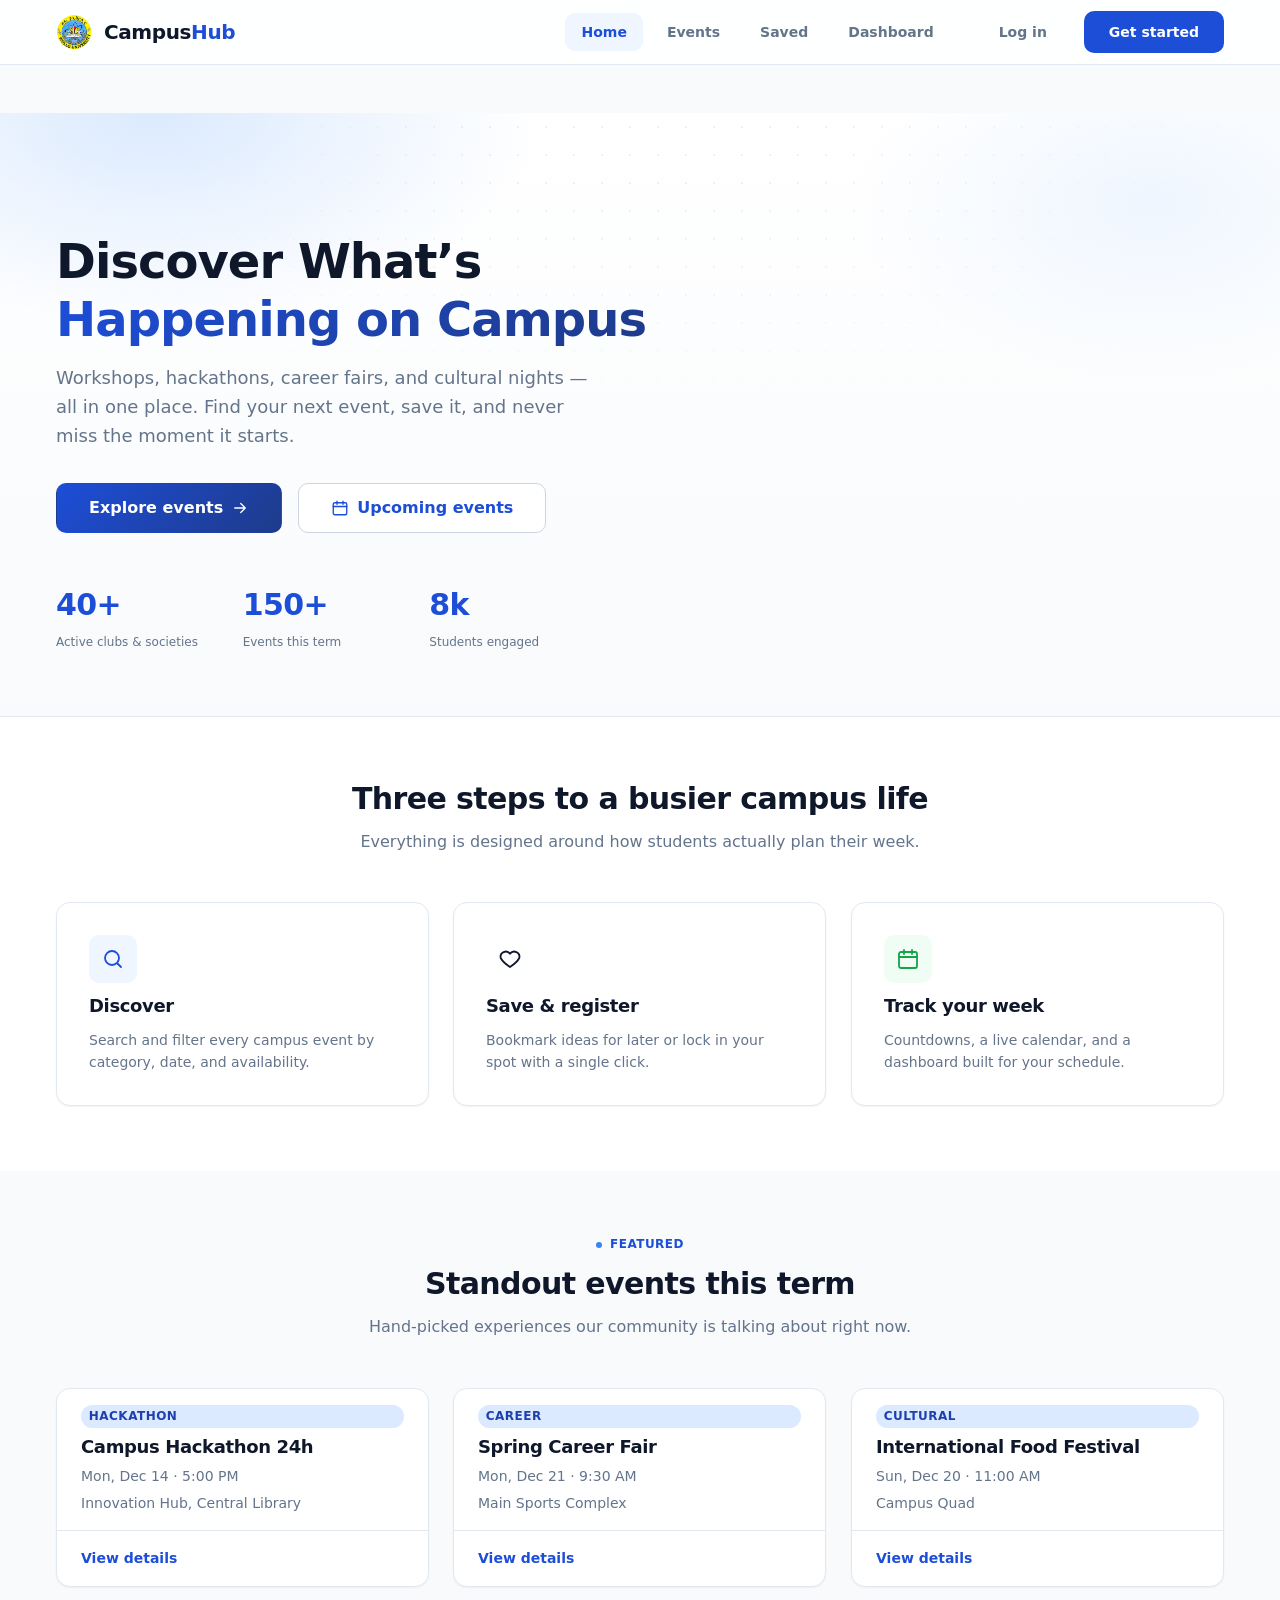
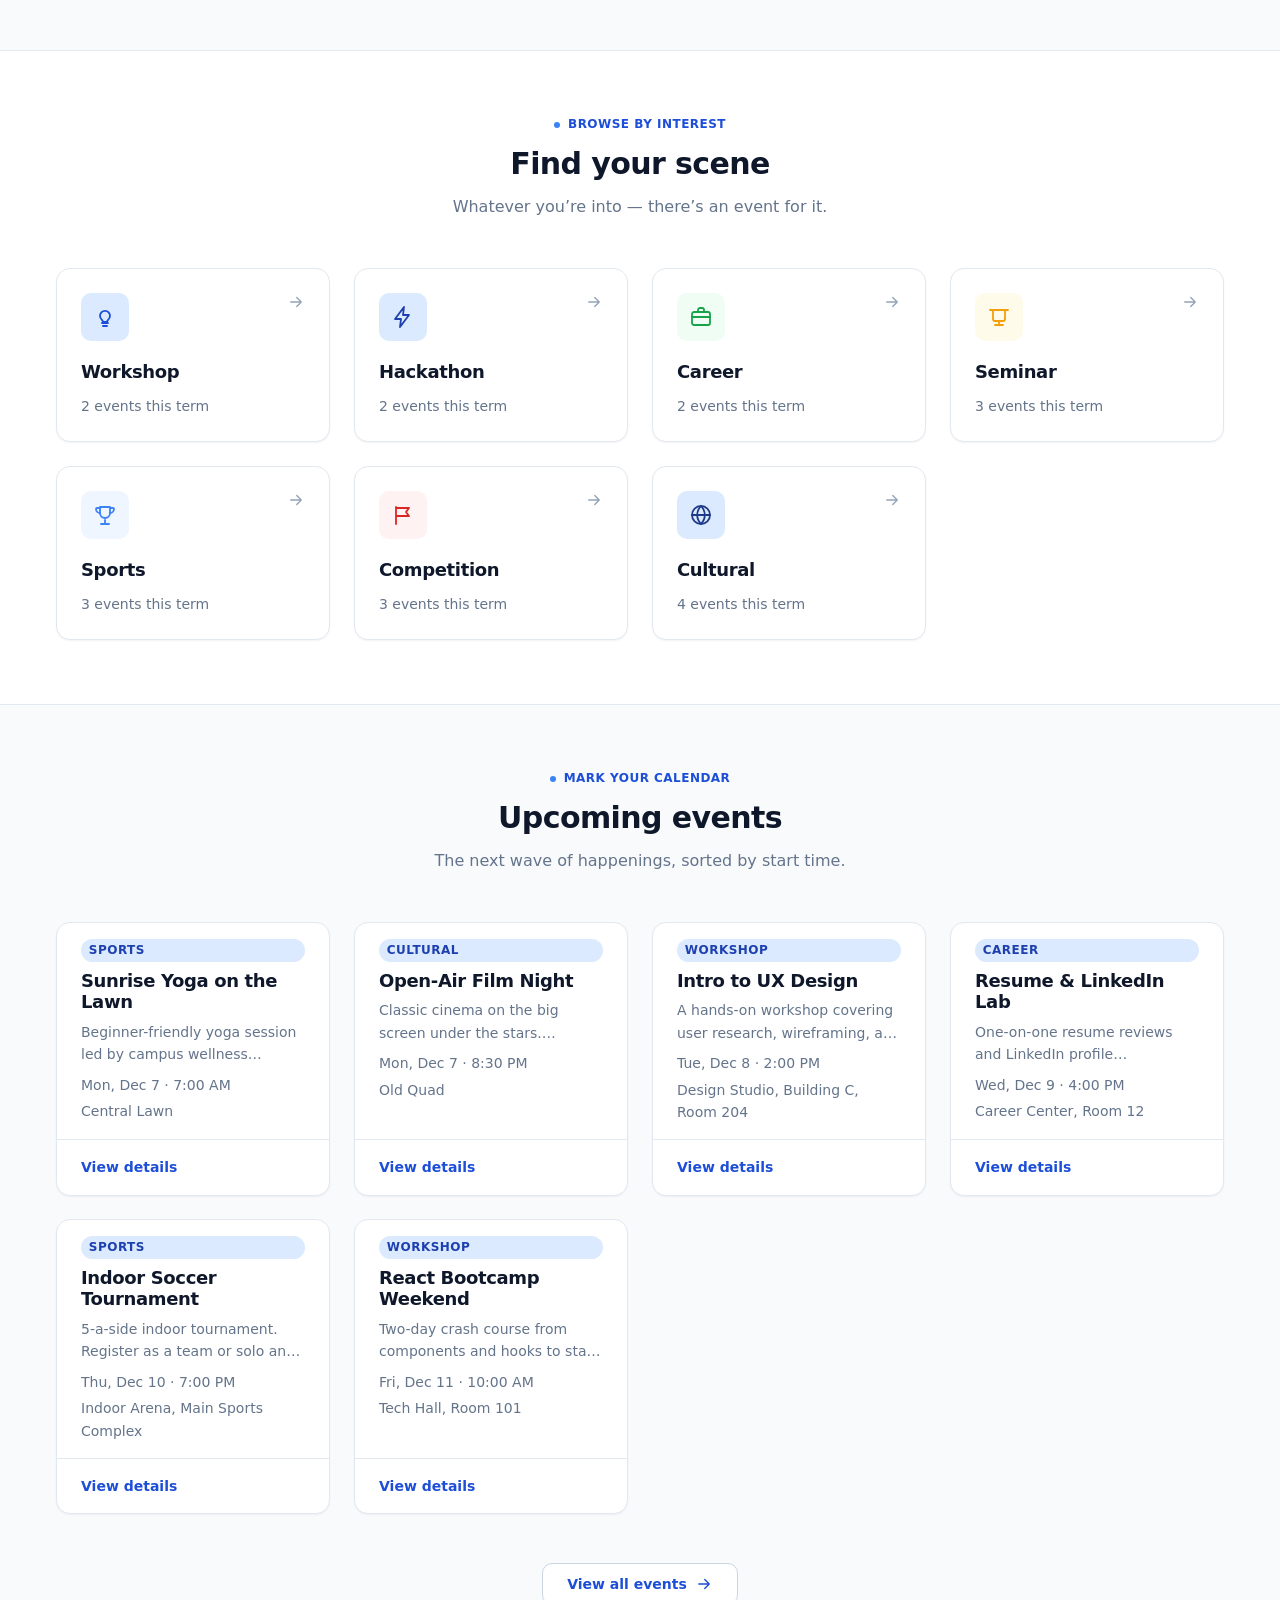
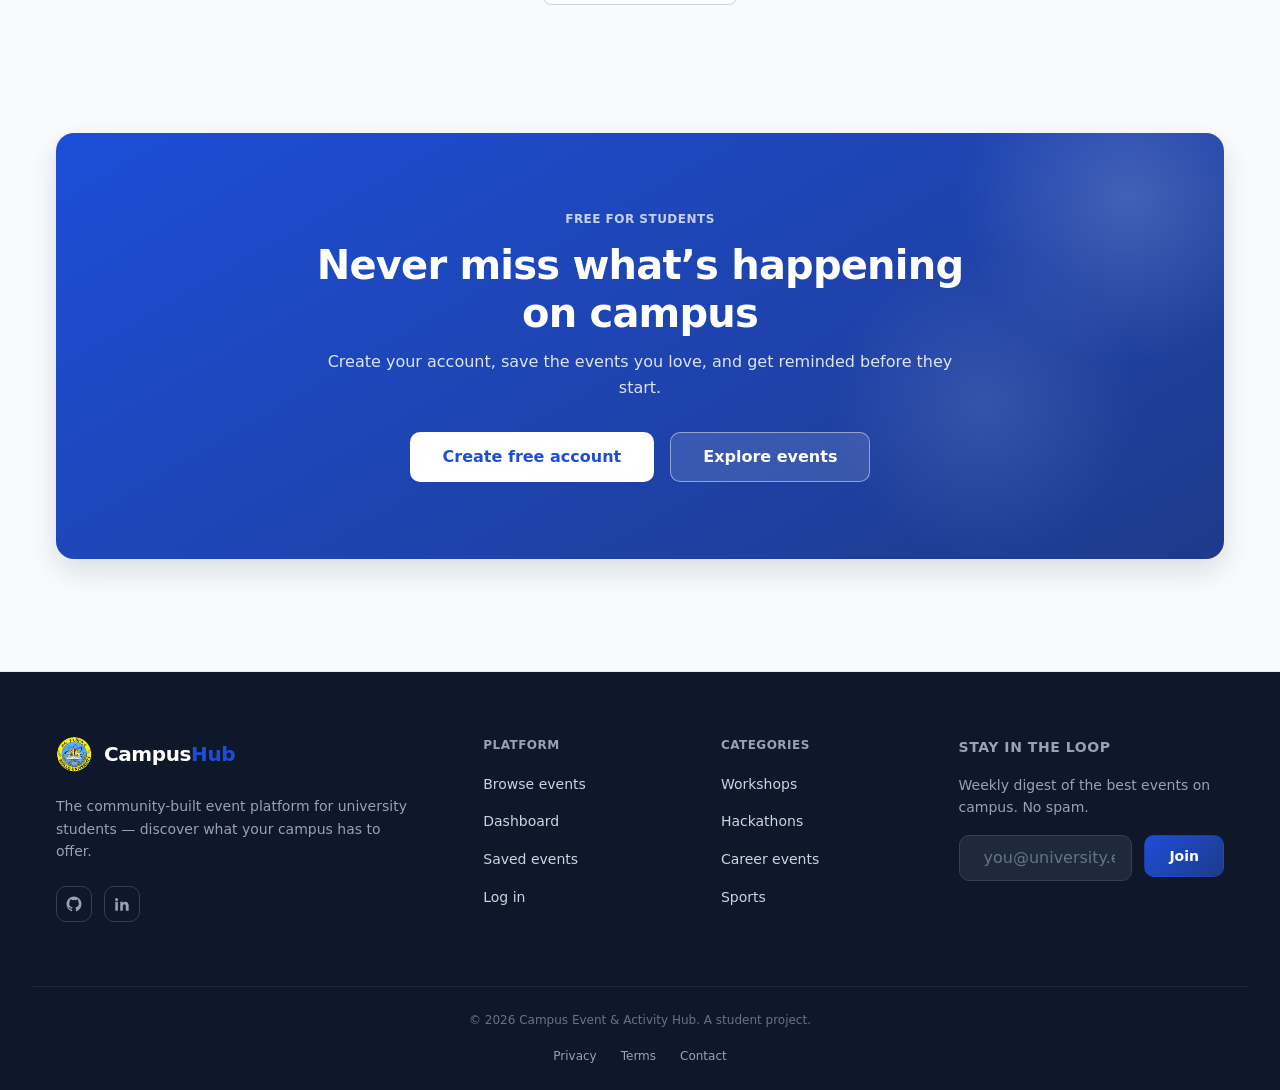
==== commit 9016cf93: "second commit" ====
--- a/html/index.html
+++ b/html/index.html
@@ -5,7 +5,7 @@
   <meta name="viewport" content="width=device-width, initial-scale=1.0">
   <meta name="description" content="Campus Event & Activity Hub — discover, search, and register for university events.">
   <title>Campus Event &amp; Activity Hub</title>
-  <link rel="icon" href="../images/favicon.svg" type="image/svg+xml">
+  <link rel="icon" href="../images/logo/logo.png" type="image/png">
   <link rel="stylesheet" href="../css/variables.css">
   <link rel="stylesheet" href="../css/base.css">
   <link rel="stylesheet" href="../css/components.css">
@@ -30,9 +30,7 @@
       </button>
 
       <a class="brand" href="#/home" data-route data-page="home">
-        <span class="brand-mark">
-          <svg viewBox="0 0 24 24" width="20" height="20" aria-hidden="true"><path fill="currentColor" d="M12 2.6l2.3 5.4 5.9.6-4.4 4 1.3 5.7L12 15.5l-5.2 2.8 1.4-5.7-4.4-4 5.9-.6z"/></svg>
-        </span>
+        <img class="brand-img" src="../images/logo/logo.png" alt="CampusHub" width="36" height="36">
         <span class="brand-name">Campus<em>Hub</em></span>
       </a>
 
@@ -59,10 +57,7 @@
         <div class="hero-bg" aria-hidden="true"></div>
         <div class="container hero-inner">
           <div>
-            <p class="hero-eyebrow">
-              <svg class="icon" viewBox="0 0 24 24" aria-hidden="true"><path d="M13 2L4 14h6l-1 8 9-12h-6z"/></svg>
-              Spring semester · 30+ events live
-            </p>
+    
             <h1 class="hero-title">Discover What&rsquo;s <span class="gradient-text">Happening on Campus</span></h1>
             <p class="hero-subtitle">
               Workshops, hackathons, career fairs, and cultural nights — all in one place.
@@ -71,10 +66,15 @@
             <div class="hero-actions">
               <a class="btn btn-accent btn-lg" href="#/events">
                 Explore events
-                <svg class="icon" viewBox="0 0 24 24" aria-hidden="true"><path d="M5 12h14M13 6l6 6-6 6"/></svg>
+                <svg class="icon" viewBox="0 0 24 24" aria-hidden="true">
+                  <path d="M5 12h14M13 6l6 6-6 6"/>
+                </svg>
               </a>
               <a class="btn btn-secondary btn-lg" href="#upcoming" data-scroll-to="upcoming">
-                <svg class="icon" viewBox="0 0 24 24" aria-hidden="true"><rect x="3" y="5" width="18" height="16" rx="2"/><path d="M8 3v4M16 3v4M3 10h18"/></svg>
+                <svg class="icon" viewBox="0 0 24 24" aria-hidden="true">
+                  <rect x="3" y="5" width="18" height="16" rx="2"/>
+                  <path d="M8 3v4M16 3v4M3 10h18"/>
+                </svg>
                 Upcoming events
               </a>
             </div>
@@ -85,18 +85,9 @@
             </dl>
           </div>
 
-          <div class="hero-visual" aria-hidden="true">
-            <div class="hero-card-preview">
-              <div class="preview-head">
-                <span class="preview-day">24<br>HRS</span>
-                <div>
-                  <p class="preview-title">Campus Hackathon</p>
-                  <p class="preview-meta">Innovation Hub · Central Library</p>
-                </div>
-              </div>
-              <div class="preview-progress" role="presentation"></div>
-              <p class="preview-meta" style="margin-top:0.75rem;">Registration nearly full — 68% booked</p>
-            </div>
+  
+            
+              
           </div>
         </div>
       </div>
@@ -111,7 +102,10 @@
             <article class="card card-hover feature-card" data-reveal>
               <div class="card-body">
                 <span class="feature-icon">
-                  <svg class="icon" viewBox="0 0 24 24" aria-hidden="true"><circle cx="11" cy="11" r="7"/><path d="M20 20l-3.5-3.5"/></svg>
+                  <svg class="icon" viewBox="0 0 24 24" aria-hidden="true">
+                    <circle cx="11" cy="11" r="7"/>
+                    <path d="M20 20l-3.5-3.5"/>
+                  </svg>
                 </span>
                 <h3>Discover</h3>
                 <p>Search and filter every campus event by category, date, and availability.</p>
@@ -120,7 +114,9 @@
             <article class="card card-hover feature-card" data-reveal style="--reveal-delay:80ms;">
               <div class="card-body">
                 <span class="feature-icon" style="background:var(--violet-50);color:var(--violet-600);">
-                  <svg class="icon" viewBox="0 0 24 24" aria-hidden="true"><path d="M12 20s-7-4.6-9.3-9A5.2 5.2 0 0112 6.8 5.2 5.2 0 0121.3 11C19 15.4 12 20 12 20z"/></svg>
+                  <svg class="icon" viewBox="0 0 24 24" aria-hidden="true">
+                    <path d="M12 20s-7-4.6-9.3-9A5.2 5.2 0 0112 6.8 5.2 5.2 0 0121.3 11C19 15.4 12 20 12 20z"/>
+                  </svg>
                 </span>
                 <h3>Save &amp; register</h3>
                 <p>Bookmark ideas for later or lock in your spot with a single click.</p>
@@ -129,7 +125,10 @@
             <article class="card card-hover feature-card" data-reveal style="--reveal-delay:160ms;">
               <div class="card-body">
                 <span class="feature-icon" style="background:var(--success-50);color:var(--success-600);">
-                  <svg class="icon" viewBox="0 0 24 24" aria-hidden="true"><rect x="3" y="5" width="18" height="16" rx="2"/><path d="M8 3v4M16 3v4M3 10h18"/></svg>
+                  <svg class="icon" viewBox="0 0 24 24" aria-hidden="true">
+                    <rect x="3" y="5" width="18" height="16" rx="2"/>
+                    <path d="M8 3v4M16 3v4M3 10h18"/>
+                  </svg>
                 </span>
                 <h3>Track your week</h3>
                 <p>Countdowns, a live calendar, and a dashboard built for your schedule.</p>
@@ -175,7 +174,8 @@
           <div class="section-actions" data-reveal>
             <a class="btn btn-secondary" href="#/events">
               View all events
-              <svg class="icon" viewBox="0 0 24 24" aria-hidden="true"><path d="M5 12h14M13 6l6 6-6 6"/></svg>
+              <svg class="icon" viewBox="0 0 24 24" aria-hidden="true">
+                <path d="M5 12h14M13 6l6 6-6 6"/></svg>
             </a>
           </div>
         </div>
@@ -211,7 +211,8 @@
           <form id="search-form" class="search-bar" role="search" aria-label="Search events">
             <label class="visually-hidden" for="search-input">Search events</label>
             <div class="search-wrap">
-              <svg class="icon" viewBox="0 0 24 24" aria-hidden="true"><circle cx="11" cy="11" r="7"/><path d="M20 20l-3.5-3.5"/></svg>
+              <svg class="icon" viewBox="0 0 24 24" aria-hidden="true">
+                <circle cx="11" cy="11" r="7"/><path d="M20 20l-3.5-3.5"/></svg>
               <input id="search-input" class="input" type="search" placeholder="Search workshops, hackathons, seminars…" autocomplete="off">
             </div>
             <button type="submit" class="btn btn-primary">Search</button>
@@ -240,7 +241,10 @@
 
         <div id="events-grid" class="events-grid"><!-- Event cards mount here --></div>
         <div id="events-empty" class="empty-state" hidden>
-          <svg class="icon" viewBox="0 0 24 24" aria-hidden="true"><circle cx="11" cy="11" r="7"/><path d="M20 20l-3.5-3.5"/></svg>
+          <svg class="icon" viewBox="0 0 24 24" aria-hidden="true">
+            <circle cx="11" cy="11" r="7"/>
+            <path d="M20 20l-3.5-3.5"/>
+          </svg>
           <p id="events-empty-text">No events found. Try adjusting your search or filters.</p>
         </div>
       </div>
@@ -259,20 +263,17 @@
     <div class="container footer-main">
       <div class="footer-brand">
         <a class="brand" href="#/home">
-          <span class="brand-mark">
-            <svg viewBox="0 0 24 24" width="20" height="20" aria-hidden="true"><path fill="currentColor" d="M12 2.6l2.3 5.4 5.9.6-4.4 4 1.3 5.7L12 15.5l-5.2 2.8 1.4-5.7-4.4-4 5.9-.6z"/></svg>
-          </span>
+          <img class="brand-img" src="../images/logo/logo.png" alt="CampusHub" width="36" height="36">
           <span class="brand-name">Campus<em>Hub</em></span>
         </a>
         <p>The community-built event platform for university students — discover what your campus has to offer.</p>
-        <div class="footer-social">
-          <a href="#" aria-label="Twitter" rel="noopener">
-            <svg width="18" height="18" viewBox="0 0 24 24" fill="currentColor" aria-hidden="true"><path d="M18.9 2h3.3l-7.2 8.3L23.4 22h-6.6l-5.2-6.8L5.7 22H2.4l7.7-8.8L1.6 2h6.8l4.7 6.2zm-1.2 18h1.8L7.3 3.9H5.4z"/></svg>
+<div class="footer-social">
+          <a href="https://github.com/BimelsHabtamu" aria-label="GitHub" target="_blank" rel="noopener">
+            <svg width="18" height="18" viewBox="0 0 24 24" fill="currentColor" aria-hidden="true">
+              <path d="M12 2a10 10 0 00-3.2 19.5c.5.1.7-.2.7-.5v-1.8c-2.8.6-3.4-1.2-3.4-1.2-.5-1.1-1.1-1.5-1.1-1.5-.9-.6.1-.6.1-.6 1 .1 1.5 1 1.5 1 .9 1.5 2.4 1.1 3 .8.1-.7.4-1.1.7-1.4-2.3-.3-4.7-1.1-4.7-4.9 0-1.1.4-2 1-2.7-.1-.3-.4-1.3.1-2.7 0 0 .9-.3 2.8 1a9.7 9.7 0 015.1 0c1.9-1.3 2.8-1 2.8-1 .5 1.4.2 2.4.1 2.7.6.7 1 1.6 1 2.7 0 3.8-2.4 4.6-4.7 4.9.4.3.7.9.7 1.9V21c0 .3.2.6.7.5A10 10 0 0012 2z"/>
+            </svg>
           </a>
-          <a href="#" aria-label="GitHub" rel="noopener">
-            <svg width="18" height="18" viewBox="0 0 24 24" fill="currentColor" aria-hidden="true"><path d="M12 2a10 10 0 00-3.2 19.5c.5.1.7-.2.7-.5v-1.8c-2.8.6-3.4-1.2-3.4-1.2-.5-1.1-1.1-1.5-1.1-1.5-.9-.6.1-.6.1-.6 1 .1 1.5 1 1.5 1 .9 1.5 2.4 1.1 3 .8.1-.7.4-1.1.6-1.4-2.2-.2-4.6-1.1-4.6-4.8a3.8 3.8 0 011-2.6 3.5 3.5 0 01.1-2.6s.8-.3 2.7 1a9.4 9.4 0 015 0c1.9-1.3 2.7-1 2.7-1a3.5 3.5 0 01.1 2.6 3.8 3.8 0 011 2.6c0 3.7-2.4 4.6-4.6 4.8.4.3.7.9.7 1.8v2.6c0 .3.2.6.7.5A10 10 0 0012 2z"/></svg>
-          </a>
-          <a href="#" aria-label="LinkedIn" rel="noopener">
+          <a href="https://www.linkedin.com/in/bimels-habtamu-8873073b" aria-label="LinkedIn" target="_blank" rel="noopener">
             <svg width="18" height="18" viewBox="0 0 24 24" fill="currentColor" aria-hidden="true"><path d="M6.5 8.9H3.1V21h3.4zm-1.7-5a2 2 0 100 4 2 2 0 000-4zM20.9 14.2c0-3.5-1.9-5.2-4.4-5.2a3.8 3.8 0 00-3.4 1.9V8.9H9.7V21h3.4v-6.1c0-1.6.8-2.6 2.1-2.6s1.9 1 1.9 2.6V21h3.8z"/></svg>
           </a>
         </div>
@@ -330,11 +331,17 @@
         <h3 class="event-card-title"><a class="event-card-title-link" href="">Title</a></h3>
         <p class="event-card-meta">
           <span class="event-card-datetime">
-            <svg class="icon" viewBox="0 0 24 24" aria-hidden="true"><rect x="3" y="5" width="18" height="16" rx="2"/><path d="M8 3v4M16 3v4M3 10h18"/></svg>
+            <svg class="icon" viewBox="0 0 24 24" aria-hidden="true">
+              <rect x="3" y="5" width="18" height="16" rx="2"/>
+              <path d="M8 3v4M16 3v4M3 10h18"/>
+            </svg>
             <time class="event-card-date"></time>
           </span>
           <span class="event-card-location">
-            <svg class="icon" viewBox="0 0 24 24" aria-hidden="true"><path d="M12 21s-7-5.1-7-11a7 7 0 0114 0c0 5.9-7 11-7 11z"/><circle cx="12" cy="10" r="2.5"/></svg>
+            <svg class="icon" viewBox="0 0 24 24" aria-hidden="true">
+              <path d="M12 21s-7-5.1-7-11a7 7 0 0114 0c0 5.9-7 11-7 11z"/>
+              <circle cx="12" cy="10" r="2.5"/>
+            </svg>
             <span class="event-card-location-text"></span>
           </span>
         </p>
--- a/css/variables.css
+++ b/css/variables.css
@@ -50,7 +50,7 @@
   --color-border-strong: var(--gray-300);
 
   --color-text: var(--gray-900);
-  --color-text-muted: var(--gray-600);
+  --color-text-muted: var(--gray-500);
   --color-text-subtle: var(--gray-400);
   --color-inverse: #ffffff;
 
@@ -66,45 +66,50 @@
   --brand-800: #1e40af;
   --brand-900: #1e3a8a;
 
-  --color-primary: var(--brand-600);
-  --color-primary-hover: var(--brand-700);
+  --color-primary: var(--brand-700);
+  --color-primary-hover: var(--brand-800);
   --color-primary-subtle: var(--brand-50);
   --color-primary-text: var(--brand-700);
 
-  /* ---------- Color Â· secondary (violet) ---------- */
-  --violet-500: #8b5cf6;
-  --violet-600: #7c3aed;
-  --violet-700: #6d28d9;
-  --violet-50: #f5f3ff;
+  /* ---------- Color Â· secondary (navy accent) ---------- */
+  --color-secondary: var(--brand-900);
+  --color-secondary-subtle: var(--brand-100);
 
-  --color-secondary: var(--violet-600);
-  --color-secondary-subtle: var(--violet-50);
-
-  /* ---------- Color Â· accent (cyan) ---------- */
-  --cyan-500: #06b6d4;
-  --color-accent: var(--cyan-500);
+  /* ---------- Color Â· accent (blue) ---------- */
+  --color-accent: var(--brand-500);
 
   /* ---------- Color Â· semantic ---------- */
-  --success-50: #ecfdf5;
-  --success-600: #059669;
-  --success-700: #047857;
+  --success-50: #f0fdf4;
+  --success-100: #dcfce7;
+  --success-200: #bbf7d0;
+  --success-500: #22c55e;
+  --success-600: #16a34a;
+  --success-700: #15803d;
+  --success-800: #166534;
   --color-success: var(--success-600);
 
   --warning-50: #fffbeb;
-  --warning-600: #d97706;
+  --warning-100: #fef3c7;
+  --warning-500: #f59e0b;
+  --warning-600: #f59e0b;
+  --warning-700: #d97706;
   --color-warning: var(--warning-600);
 
   --danger-50: #fef2f2;
+  --danger-200: #fecaca;
+  --danger-300: #fca5a5;
+  --danger-500: #ef4444;
   --danger-600: #dc2626;
   --danger-700: #b91c1c;
+  --danger-800: #991b1b;
   --danger-600-subtle: #fee2e2;
   --color-danger: var(--danger-600);
   --color-danger-hover: var(--danger-700);
 
   /* ---------- Gradients ---------- */
-  --gradient-brand: linear-gradient(135deg, #2563eb 0%, #7c3aed 100%);
-  --gradient-brand-soft: linear-gradient(135deg, #eff6ff 0%, #f5f3ff 100%);
-  --gradient-visual: linear-gradient(150deg, #1d4ed8 0%, #6d28d9 55%, #be185d 105%);
+  --gradient-brand: linear-gradient(135deg, #1d4ed8 0%, #1e3a8a 100%);
+  --gradient-brand-soft: linear-gradient(135deg, #eff6ff 0%, #dbeafe 100%);
+  --gradient-visual: linear-gradient(150deg, #1d4ed8 0%, #1e3a8a 100%);
 
   /* ---------- Spacing (4 px base scale) ---------- */
   --spacing-2xs: 0.25rem;   /*  4 */
@@ -140,7 +145,7 @@
   --shadow-md: 0 4px 12px rgba(15, 23, 42, 0.08);
   --shadow-lg: 0 12px 28px rgba(15, 23, 42, 0.12);
   --shadow-xl: 0 24px 48px rgba(15, 23, 42, 0.16);
-  --shadow-focus: 0 0 0 3px rgba(37, 99, 235, 0.25);
+  --shadow-focus: 0 0 0 3px rgba(29, 78, 216, 0.25);
   --shadow-focus-danger: 0 0 0 3px rgba(220, 38, 38, 0.22);
 
   /* ---------- Breakpoints (min-width media queries) ---------- */
--- a/css/components.css
+++ b/css/components.css
@@ -1,10 +1,4 @@
-/* ============================================================
-   components.css â€” reusable UI components
-   ============================================================ */
-
-/* ------------------------------------------------------------
-   Buttons
-   ------------------------------------------------------------ */
+
 .btn {
   display: inline-flex;
   align-items: center;
@@ -170,7 +164,7 @@
 .badge-success { background: var(--success-50); color: var(--success-700); }
 .badge-warning { background: var(--warning-50); color: var(--warning-600); }
 .badge-danger { background: var(--danger-50); color: var(--danger-700); }
-.badge-violet { background: var(--violet-50); color: var(--violet-700); }
+.badge-violet { background: var(--brand-100); color: var(--brand-900); }
 
 .chip {
   display: inline-flex;
@@ -277,7 +271,7 @@
   order: 2;
 }
 
-.stat-card-icon.violet { color: var(--violet-600); background: var(--violet-50); }
+.stat-card-icon.violet { color: var(--brand-900); background: var(--brand-100); }
 .stat-card-icon.success { color: var(--success-600); background: var(--success-50); }
 .stat-card-icon.warning { color: var(--warning-600); background: var(--warning-50); }
 
@@ -460,7 +454,7 @@
 .form-message--success {
   background: var(--success-50);
   color: var(--success-700);
-  border: 1px solid rgba(5, 150, 105, 0.25);
+  border: 1px solid var(--success-200);
 }
 
 .form-message--error {
@@ -540,7 +534,7 @@
   width: 1.25rem;
   height: 1.25rem;
   border-radius: var(--radius-full);
-  background: #fff;
+  background: var(--color-inverse);
   box-shadow: var(--shadow-sm);
   transition: transform var(--transition-fast);
 }
@@ -627,6 +621,34 @@
   color: var(--color-text-subtle);
 }
 
+.empty-state h2 {
+  margin: 0;
+  font-size: var(--text-lg);
+  color: var(--color-text);
+}
+
+/* ------------------------------------------------------------
+   Dashboard listing helpers (Stage 7)
+   ------------------------------------------------------------ */
+.view-count {
+  margin: 0 0 var(--spacing-md);
+  font-size: var(--text-sm);
+  color: var(--color-text-muted);
+}
+
+.reg-status {
+  display: flex;
+  align-items: center;
+  gap: var(--spacing-xs);
+  flex-wrap: wrap;
+  margin-top: var(--spacing-xs);
+}
+
+.reg-status-note {
+  font-size: var(--text-xs);
+  color: var(--color-text-muted);
+}
+
 /* ------------------------------------------------------------
    Dividers
    ------------------------------------------------------------ */
@@ -754,7 +776,8 @@
   display: flex;
   align-items: center;
   justify-content: space-between;
-  gap: var(--spacing-md);
+  flex-wrap: wrap;
+  gap: var(--spacing-sm);
   margin-top: auto;
   padding: var(--spacing-md) var(--spacing-lg);
   border-top: var(--border-solid);
@@ -786,9 +809,9 @@
   display: inline-flex;
   align-items: center;
   gap: var(--spacing-2xs);
-  background: #ecfdf5;
-  color: #047857;
-  border: 1px solid #a7f3d0;
+  background: var(--success-50);
+  color: var(--success-700);
+  border: 1px solid var(--success-200);
   font-weight: var(--weight-bold);
 }
 
@@ -798,23 +821,23 @@
   width: 0.5rem;
   height: 0.5rem;
   border-radius: 50%;
-  background: #10b981;
-  box-shadow: 0 0 0 0 rgba(16, 185, 129, 0.7);
+  background: var(--success-500);
+  box-shadow: 0 0 0 0 rgba(22, 163, 74, 0.7);
   animation: pulseLiveDot 1.8s infinite;
 }
 
 @keyframes pulseLiveDot {
   0% {
     transform: scale(0.95);
-    box-shadow: 0 0 0 0 rgba(16, 185, 129, 0.7);
+    box-shadow: 0 0 0 0 rgba(22, 163, 74, 0.7);
   }
   70% {
     transform: scale(1);
-    box-shadow: 0 0 0 6px rgba(16, 185, 129, 0);
+    box-shadow: 0 0 0 6px rgba(22, 163, 74, 0);
   }
   100% {
     transform: scale(0.95);
-    box-shadow: 0 0 0 0 rgba(16, 185, 129, 0);
+    box-shadow: 0 0 0 0 rgba(22, 163, 74, 0);
   }
 }
 
@@ -987,7 +1010,16 @@
 
 @media (max-width: 480px) {
   .countdown-grid {
-    gap: var(--spacing-xs);
+    gap: var(--spacing-2xs);
+  }
+  .countdown-segment {
+    padding: var(--spacing-sm) var(--spacing-2xs);
+  }
+  .countdown-number {
+    font-size: var(--text-xl);
+  }
+  .countdown-unit {
+    font-size: 0.65rem;
   }
 }
 
@@ -1045,13 +1077,13 @@
 }
 
 .event-state-banner.is-live {
-  background: #ecfdf5;
-  border: 1px solid #a7f3d0;
-  color: #065f46;
+  background: var(--success-50);
+  border: 1px solid var(--success-200);
+  color: var(--success-800);
 }
 
 .event-state-banner.is-live .icon {
-  color: #10b981;
+  color: var(--success-500);
 }
 
 .event-state-banner.is-completed {
@@ -1189,6 +1221,10 @@
   transition: all var(--transition-fast);
 }
 
+.event-detail-meta-top .btn-save-event {
+  width: auto;
+}
+
 .btn-save-event .icon {
   width: 1.25rem;
   height: 1.25rem;
@@ -1196,9 +1232,9 @@
 }
 
 .btn-save-event[aria-pressed="true"] {
-  background: #fef2f2;
-  border-color: #fca5a5;
-  color: #b91c1c;
+  background: var(--danger-50);
+  border-color: var(--danger-300);
+  color: var(--danger-700);
 }
 
 .btn-save-event[aria-pressed="true"] .icon {
@@ -1209,9 +1245,11 @@
 /* Registration Card */
 .event-registration-card {
   border-radius: var(--radius-xl);
-  background: var(--color-surface-muted);
-  border: 1px dashed var(--color-border-strong);
+  background: var(--color-surface);
+  border: 1px solid var(--color-border-strong);
+  box-shadow: var(--shadow-sm);
   padding: var(--spacing-xl);
+  transition: all var(--transition-base);
 }
 
 .event-registration-badge {
@@ -1227,9 +1265,10 @@
 }
 
 .event-registration-title {
-  font-size: var(--text-lg);
+  font-size: var(--text-xl);
   font-weight: var(--weight-bold);
   margin-bottom: var(--spacing-xs);
+  color: var(--color-text);
 }
 
 .event-registration-desc {
@@ -1243,13 +1282,13 @@
   display: grid;
   grid-template-columns: repeat(auto-fit, minmax(140px, 1fr));
   gap: var(--spacing-md);
-  margin-bottom: var(--spacing-lg);
+  margin-bottom: var(--spacing-xl);
 }
 
 .event-reg-stat {
-  background: var(--color-surface);
+  background: var(--color-surface-muted);
   border: var(--border-solid);
-  border-radius: var(--radius-md);
+  border-radius: var(--radius-lg);
   padding: var(--spacing-sm) var(--spacing-md);
 }
 
@@ -1257,12 +1296,209 @@
   font-size: var(--text-xs);
   color: var(--color-text-subtle);
   display: block;
+  margin-bottom: var(--spacing-3xs);
+  text-transform: uppercase;
+  font-weight: var(--weight-semibold);
+  letter-spacing: var(--tracking-wide);
 }
 
 .event-reg-stat-val {
-  font-size: var(--text-sm);
+  font-size: var(--text-base);
   font-weight: var(--weight-bold);
   color: var(--color-text);
+}
+
+.event-reg-stat-val.is-low {
+  color: var(--color-warning);
+}
+
+.event-reg-stat-val.is-full {
+  color: var(--color-danger);
+}
+
+/* Registration Form */
+.event-reg-form {
+  display: flex;
+  flex-direction: column;
+  gap: var(--spacing-md);
+  margin-top: var(--spacing-md);
+}
+
+.event-reg-grid {
+  display: grid;
+  grid-template-columns: 1fr;
+  gap: var(--spacing-md);
+}
+
+@media (min-width: 640px) {
+  .event-reg-grid {
+    grid-template-columns: 1fr 1fr;
+  }
+}
+
+.event-reg-field {
+  display: flex;
+  flex-direction: column;
+  gap: var(--spacing-3xs);
+}
+
+.event-reg-field .field-error {
+  color: var(--danger-600, #dc2626);
+  font-size: var(--text-xs);
+  margin-top: var(--spacing-3xs);
+}
+
+.event-reg-field input.is-invalid,
+.event-reg-field textarea.is-invalid {
+  border-color: var(--danger-600, #dc2626);
+  background: var(--danger-50);
+}
+
+/* Logged-out callout */
+.event-reg-auth-gate {
+  border-radius: var(--radius-lg);
+  background: var(--brand-50, #eff6ff);
+  border: 1px solid var(--brand-200, #bfdbfe);
+  padding: var(--spacing-lg);
+  display: flex;
+  flex-direction: column;
+  gap: var(--spacing-md);
+  align-items: flex-start;
+}
+
+@media (min-width: 640px) {
+  .event-reg-auth-gate {
+    flex-direction: row;
+    align-items: center;
+    justify-content: space-between;
+  }
+}
+
+.event-reg-auth-gate-text {
+  display: flex;
+  align-items: center;
+  gap: var(--spacing-md);
+}
+
+.event-reg-auth-gate-text .icon {
+  width: 2rem;
+  height: 2rem;
+  color: var(--color-primary);
+  flex-shrink: 0;
+}
+
+/* Registered Confirmation Status Card */
+.event-reg-confirmed-card {
+  border-radius: var(--radius-lg);
+  background: var(--success-50);
+  border: 1px solid var(--success-200);
+  padding: var(--spacing-xl);
+  display: flex;
+  flex-direction: column;
+  gap: var(--spacing-lg);
+}
+
+.event-reg-confirmed-header {
+  display: flex;
+  align-items: center;
+  gap: var(--spacing-md);
+}
+
+.event-reg-confirmed-icon {
+  display: inline-grid;
+  place-items: center;
+  width: 2.75rem;
+  height: 2.75rem;
+  border-radius: 50%;
+  background: var(--success-500);
+  color: var(--color-inverse);
+  flex-shrink: 0;
+}
+
+.event-reg-confirmed-icon .icon {
+  width: 1.5rem;
+  height: 1.5rem;
+}
+
+.event-reg-details-list {
+  display: grid;
+  grid-template-columns: repeat(auto-fit, minmax(160px, 1fr));
+  gap: var(--spacing-md);
+  background: var(--color-inverse);
+  border: 1px solid var(--success-100);
+  border-radius: var(--radius-md);
+  padding: var(--spacing-md);
+}
+
+.event-reg-detail-item {
+  display: flex;
+  flex-direction: column;
+  gap: 2px;
+}
+
+.event-reg-detail-label {
+  font-size: var(--text-xs);
+  color: var(--color-text-subtle);
+  text-transform: uppercase;
+  font-weight: var(--weight-semibold);
+}
+
+.event-reg-detail-value {
+  font-size: var(--text-sm);
+  font-weight: var(--weight-semibold);
+  color: var(--color-text);
+  word-break: break-all;
+}
+
+.event-reg-cancel-wrap {
+  display: flex;
+  align-items: center;
+  justify-content: flex-end;
+  gap: var(--spacing-md);
+  padding-top: var(--spacing-sm);
+  border-top: 1px solid var(--success-100);
+}
+
+/* Full / Sold Out Notice */
+.event-reg-full-banner {
+  border-radius: var(--radius-lg);
+  background: var(--danger-50);
+  border: 1px solid var(--danger-200);
+  color: var(--danger-800);
+  padding: var(--spacing-lg);
+  display: flex;
+  align-items: center;
+  gap: var(--spacing-md);
+}
+
+.event-reg-full-banner .icon {
+  width: 1.5rem;
+  height: 1.5rem;
+  color: var(--danger-500);
+  flex-shrink: 0;
+}
+
+/* Message alert box */
+.event-reg-alert {
+  padding: var(--spacing-sm) var(--spacing-md);
+  border-radius: var(--radius-md);
+  font-size: var(--text-sm);
+  line-height: var(--leading-normal);
+  display: flex;
+  align-items: center;
+  gap: var(--spacing-sm);
+}
+
+.event-reg-alert.is-error {
+  background: var(--danger-50);
+  border: 1px solid var(--danger-200);
+  color: var(--danger-800);
+}
+
+.event-reg-alert.is-success {
+  background: var(--success-50);
+  border: 1px solid var(--success-200);
+  color: var(--success-800);
 }
 
 /* Event Not Found State */
@@ -1283,8 +1519,8 @@
   width: 4.5rem;
   height: 4.5rem;
   border-radius: 50%;
-  background: #fef2f2;
-  color: #ef4444;
+  background: var(--danger-50);
+  color: var(--danger-500);
   margin-bottom: var(--spacing-lg);
 }
 
@@ -1325,8 +1561,8 @@
   gap: var(--spacing-sm);
   padding: var(--spacing-sm) var(--spacing-lg);
   border-radius: var(--radius-lg);
-  background: #1e293b;
-  color: #ffffff;
+  background: var(--brand-900);
+  color: var(--color-inverse);
   box-shadow: var(--shadow-xl);
   font-size: var(--text-sm);
   font-weight: var(--weight-medium);
--- a/css/layout-public.css
+++ b/css/layout-public.css
@@ -38,20 +38,10 @@
   color: var(--color-primary-text);
 }
 
-.brand-mark {
-  display: inline-grid;
-  place-items: center;
+.brand-img {
   width: 2.25rem;
   height: 2.25rem;
-  border-radius: var(--radius-md);
-  background: var(--gradient-brand);
-  color: var(--color-inverse);
-  box-shadow: var(--shadow-sm);
-}
-
-.brand-mark .icon {
-  width: 1.25rem;
-  height: 1.25rem;
+  object-fit: contain;
 }
 
 .brand-name em {
@@ -178,8 +168,8 @@
   z-index: -1;
   background:
     radial-gradient(40rem 22rem at 12% 0%, var(--brand-100) 0%, transparent 60%),
-    radial-gradient(34rem 20rem at 90% 15%, var(--violet-50) 0%, transparent 55%),
-    linear-gradient(180deg, #fbfdff 0%, var(--color-bg) 100%);
+    radial-gradient(34rem 20rem at 90% 15%, var(--brand-50) 0%, transparent 55%),
+    linear-gradient(180deg, var(--color-surface) 0%, var(--color-bg) 100%);
 }
 
 .hero-bg::after {
@@ -551,7 +541,7 @@
   display: flex;
   flex-direction: column;
   align-items: center;
-  justify-content: space-between;
+  justify-content: center;
   gap: var(--spacing-md);
   padding-block: var(--spacing-lg);
   border-top: var(--border-width) solid var(--gray-800);
@@ -561,7 +551,7 @@
 
 @media (min-width: 48rem) {
   .footer-bottom {
-    flex-direction: row;
+    flex-direction: column;
   }
 }
 
@@ -730,13 +720,13 @@
 }
 
 /* Category accent palettes (reuses the design-system scales) */
-.category-card[data-cat="workshop"]   { --cat-color: var(--brand-600);  --cat-bg: var(--brand-100); }
-.category-card[data-cat="hackathon"]  { --cat-color: var(--violet-600); --cat-bg: var(--violet-50); }
+.category-card[data-cat="workshop"]   { --cat-color: var(--brand-700); --cat-bg: var(--brand-100); }
+.category-card[data-cat="hackathon"]  { --cat-color: var(--brand-800); --cat-bg: var(--brand-100); }
 .category-card[data-cat="career"]     { --cat-color: var(--success-600); --cat-bg: var(--success-50); }
 .category-card[data-cat="seminar"]    { --cat-color: var(--warning-600); --cat-bg: var(--warning-50); }
-.category-card[data-cat="sports"]     { --cat-color: var(--cyan-500);   --cat-bg: var(--brand-50); }
+.category-card[data-cat="sports"]     { --cat-color: var(--brand-500);  --cat-bg: var(--brand-50); }
 .category-card[data-cat="competition"]{ --cat-color: var(--danger-600); --cat-bg: var(--danger-50); }
-.category-card[data-cat="cultural"]   { --cat-color: var(--violet-700); --cat-bg: var(--violet-50); }
+.category-card[data-cat="cultural"]   { --cat-color: var(--brand-900); --cat-bg: var(--brand-100); }
 
 /* ---------- CTA band ---------- */
 .cta-band {
